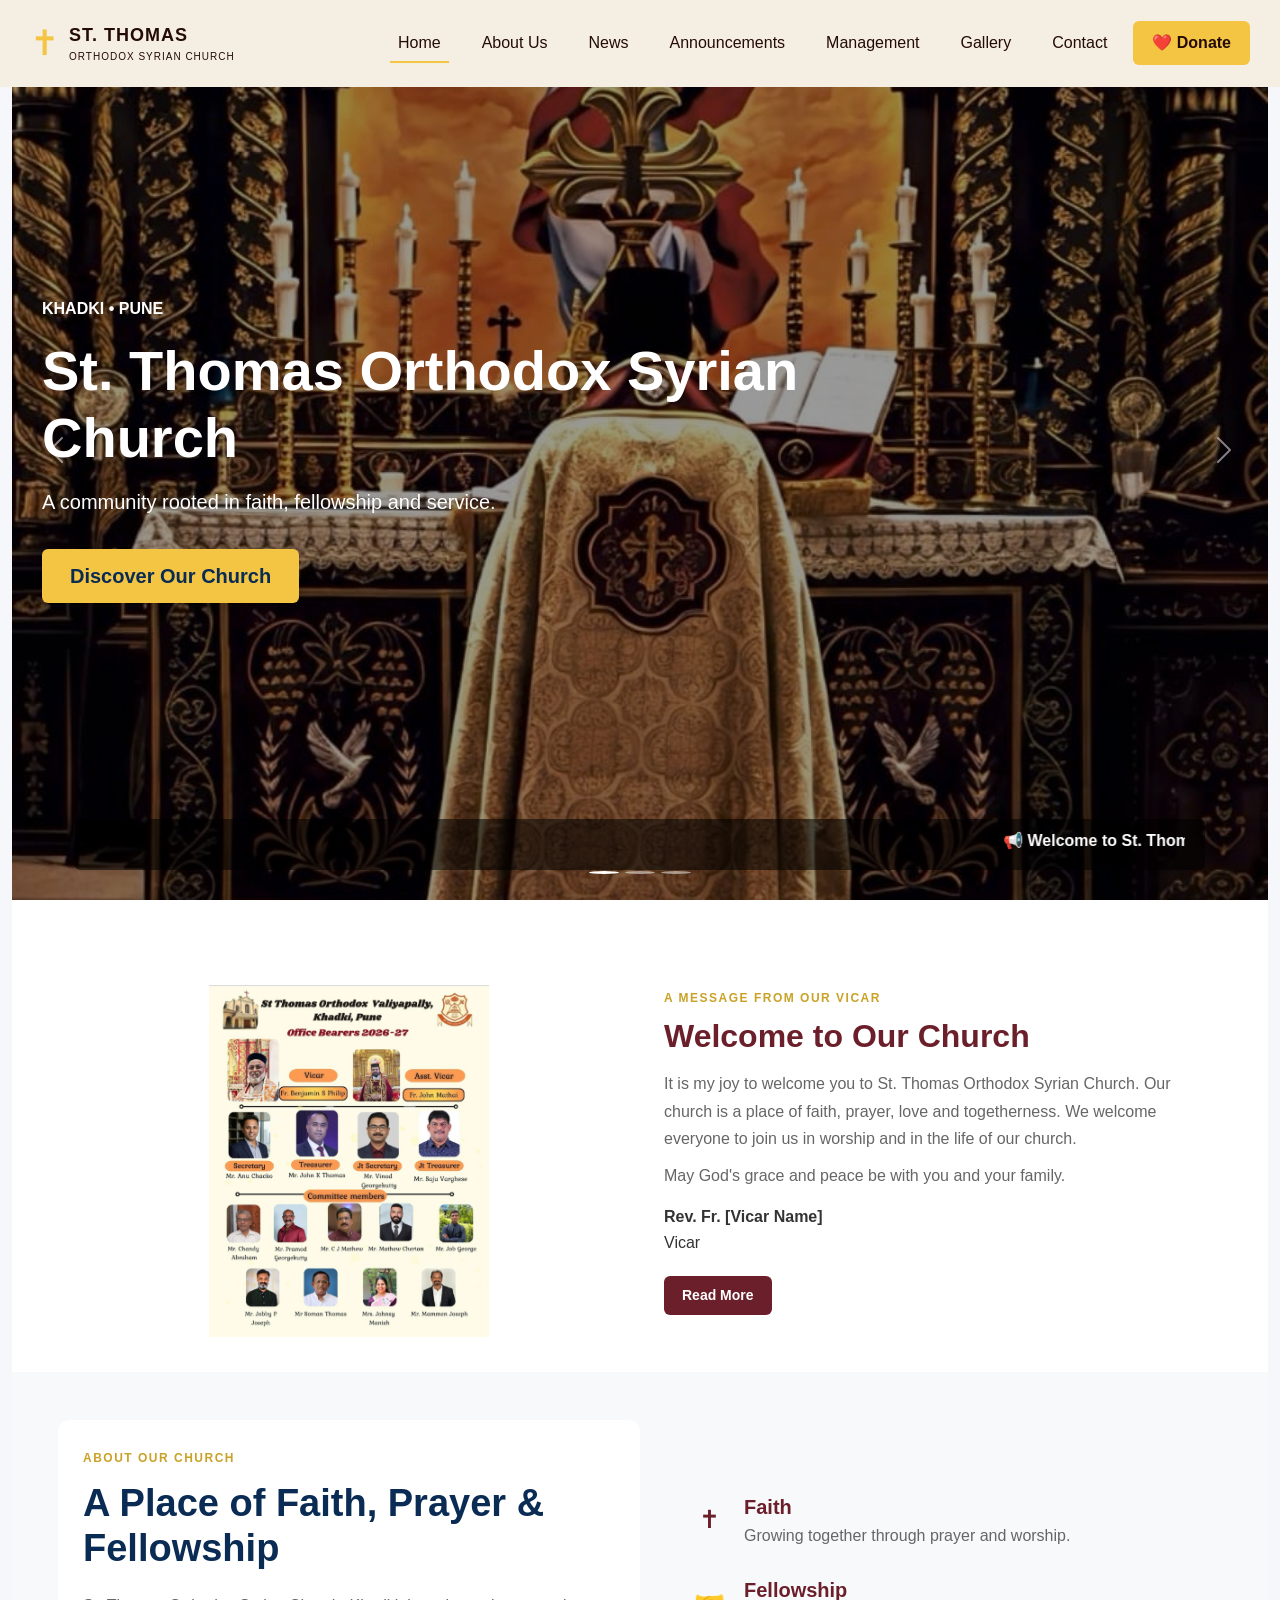
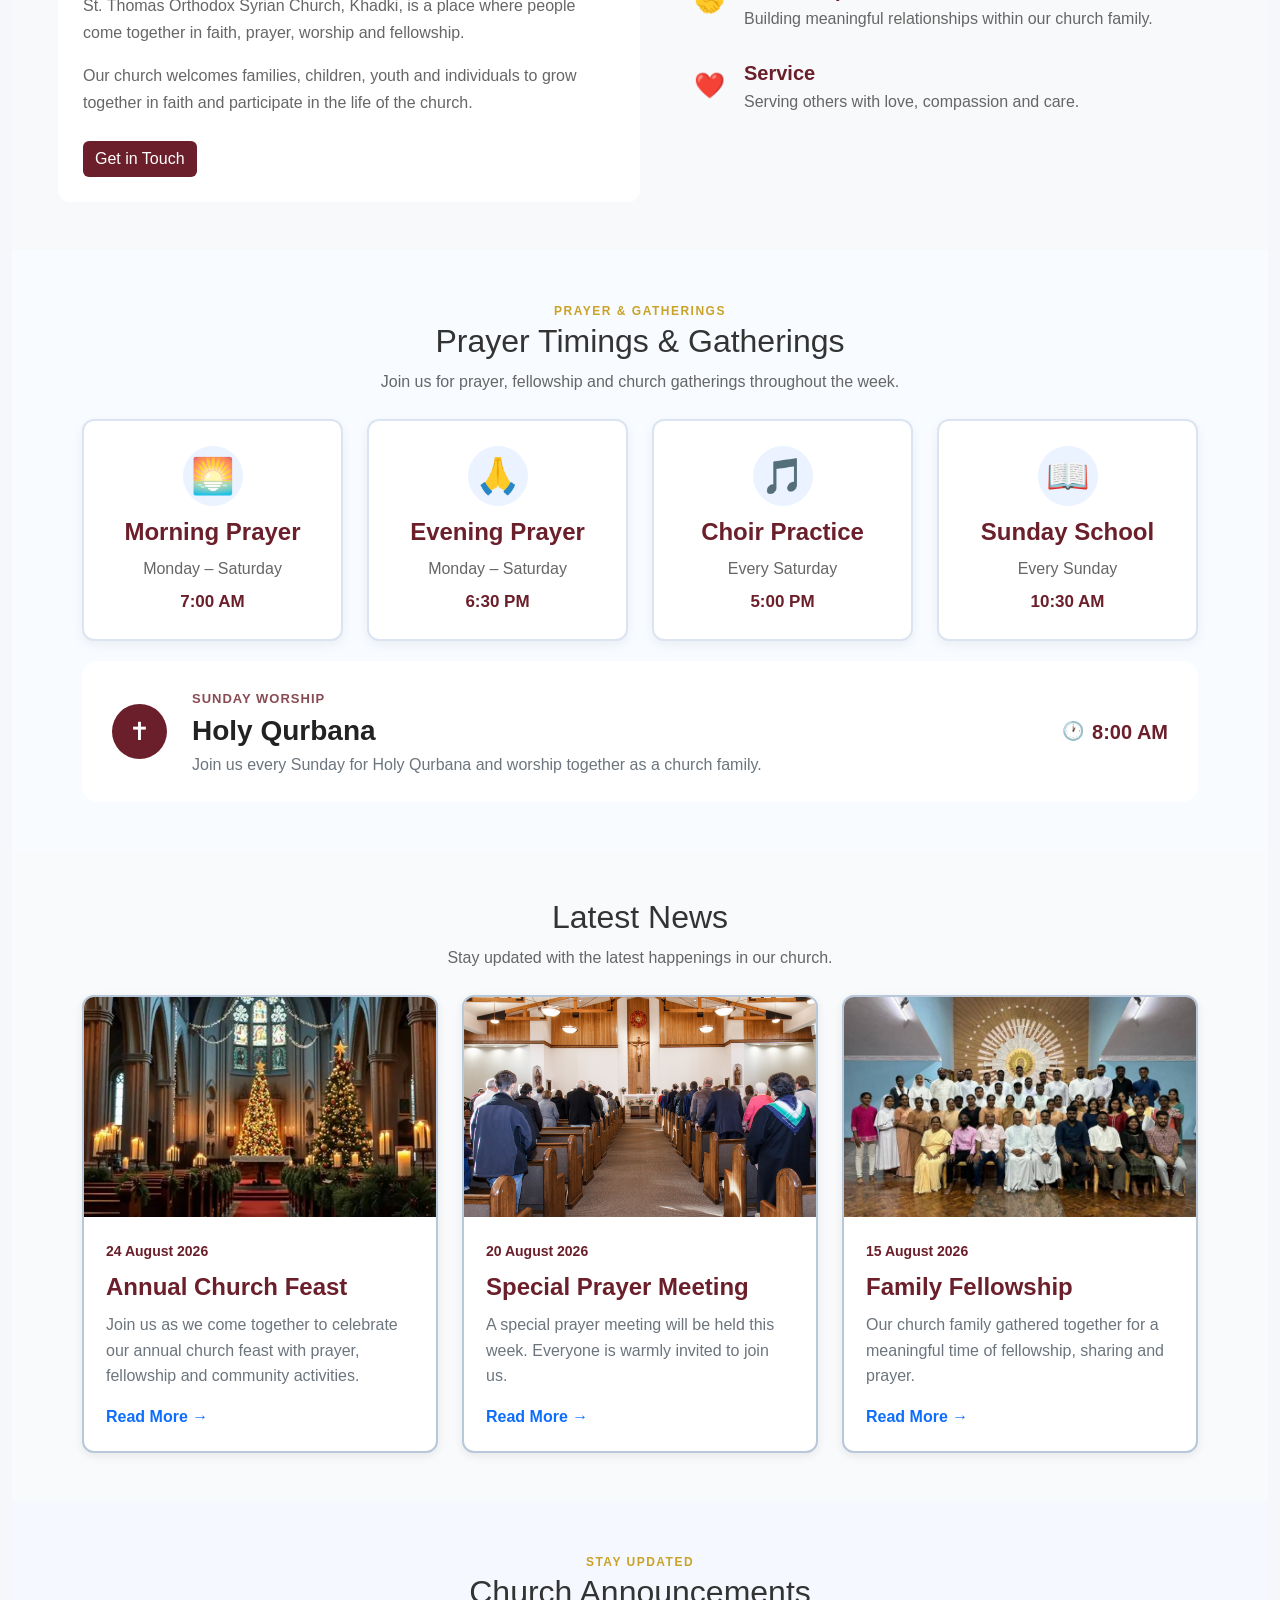
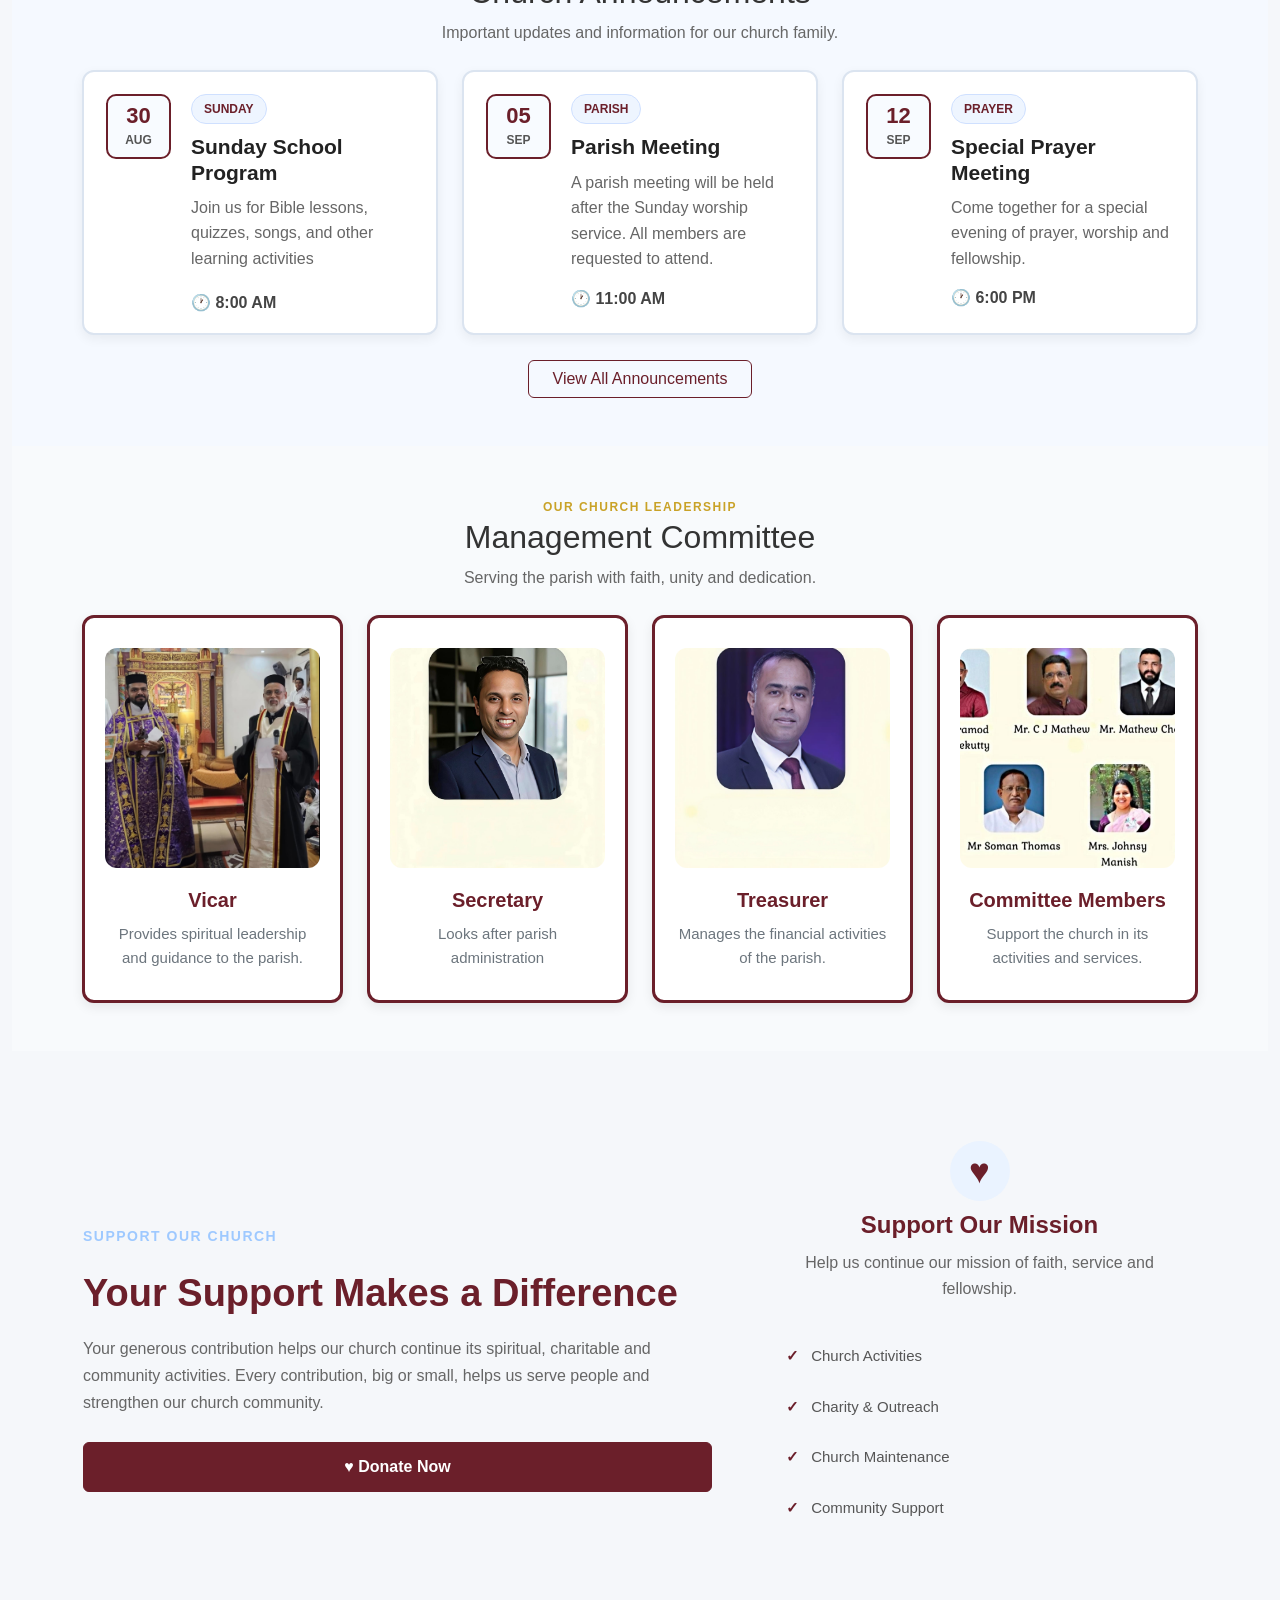
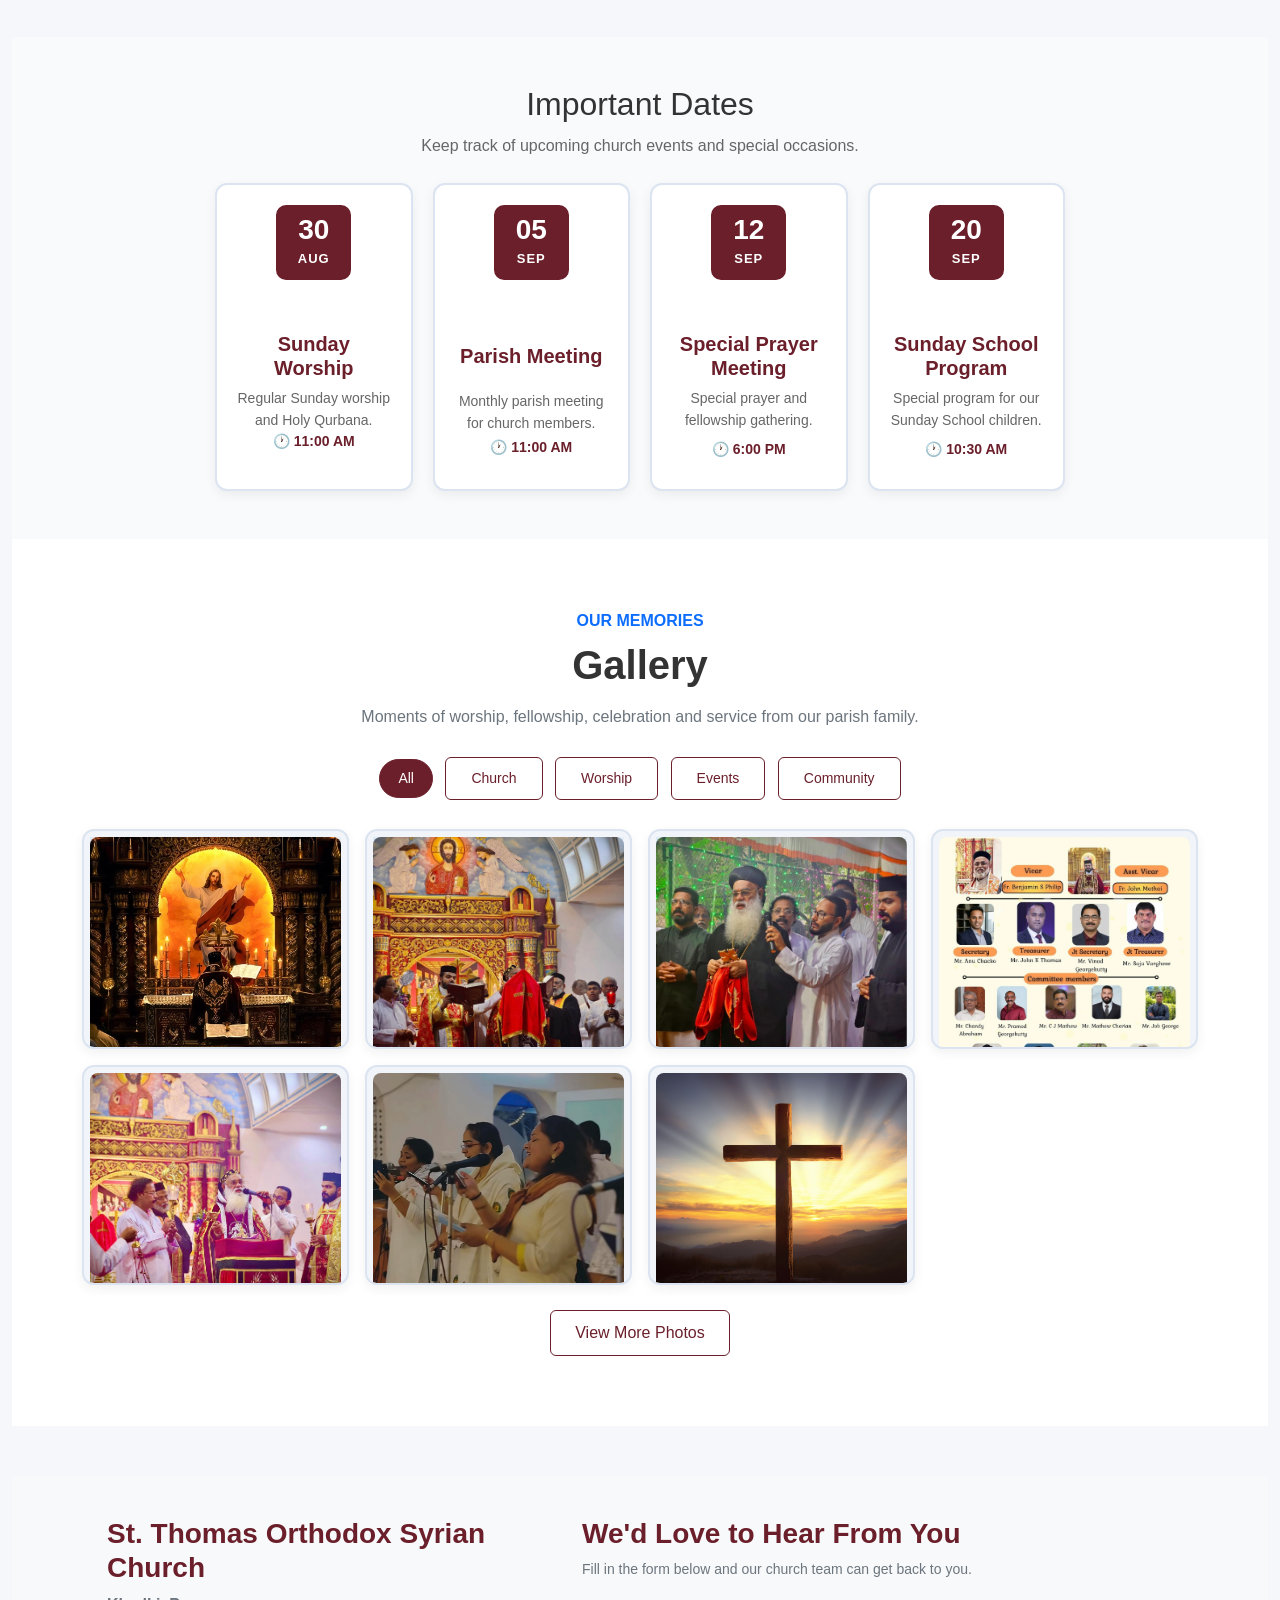
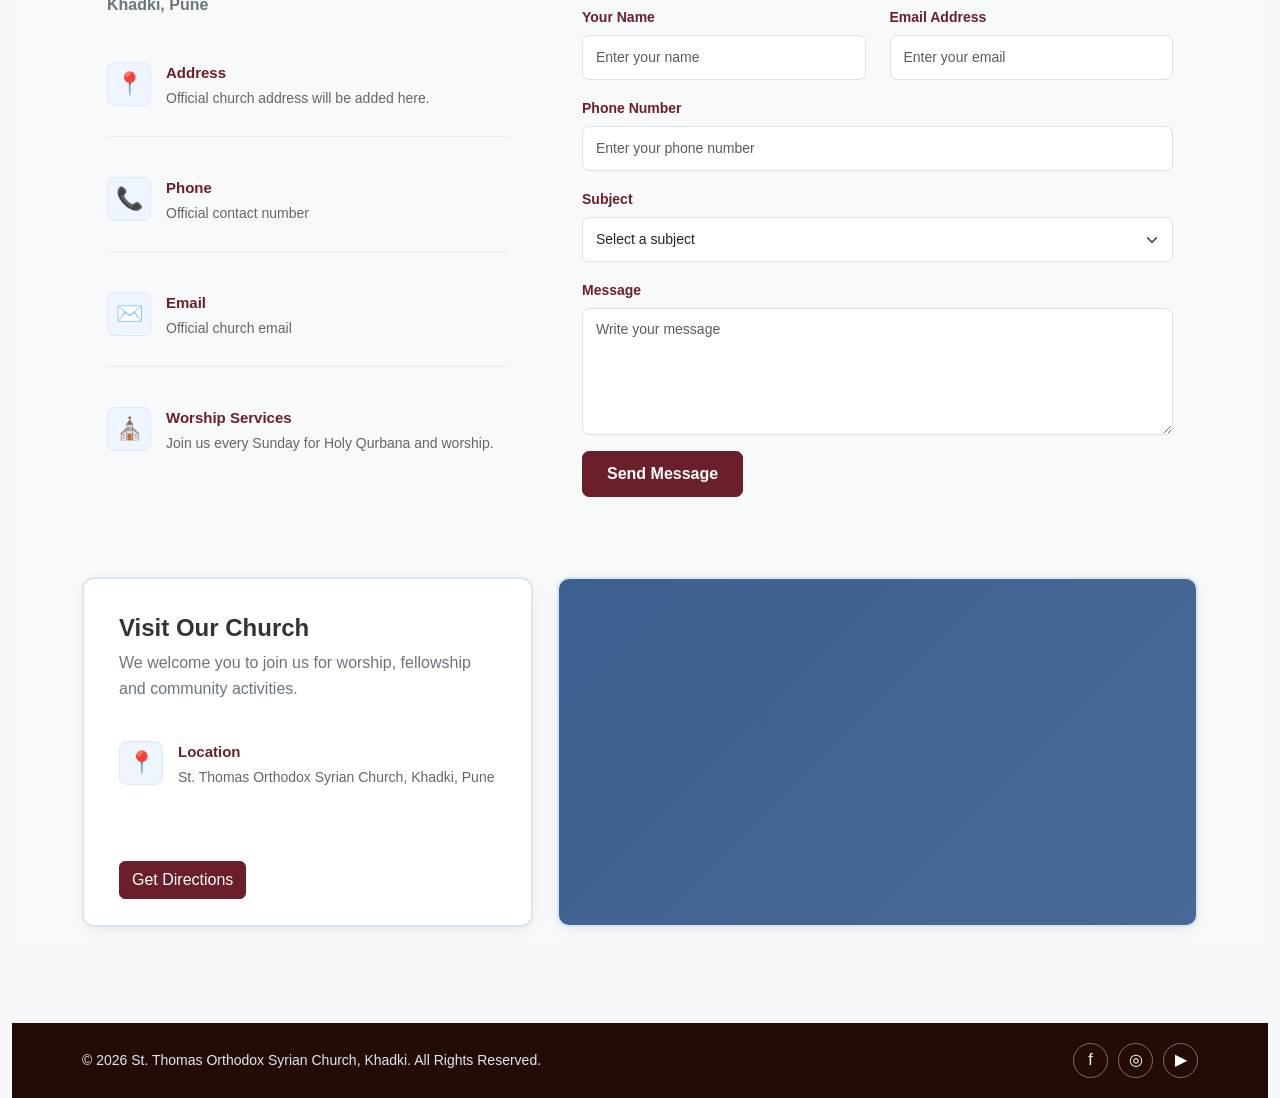
==== index.html @ b5f2bfc6 "first commit" ====
<!DOCTYPE html>
<html lang="en">

<head>
    <meta charset="UTF-8">

    <meta name="viewport" content="width=device-width, initial-scale=1.0">

    <title>St. Thomas Orthodox Syrian Church</title>

    <link href="https://cdn.jsdelivr.net/npm/bootstrap@5.3.8/dist/css/bootstrap.min.css" rel="stylesheet">


    <link rel="stylesheet" href="style.css">

</head>

<body>
    <div class="container-fluid">


        <nav class="navbar navbar-expand-lg fixed-top church-navbar transparent-navbar">

            <div class="container-fluid navbar-wide-container">


                <a class="navbar-brand church-brand" href="#home">

                    <span class="church-cross">✝</span>

                    <span>
                        <strong>ST. THOMAS</strong>
                        <small>ORTHODOX SYRIAN CHURCH</small>
                    </span>

                </a>

                <button class="navbar-toggler" type="button" data-bs-toggle="collapse" data-bs-target="#navbarContent"
                    aria-controls="navbarContent" aria-expanded="false" aria-label="Toggle navigation">

                    <span class="navbar-toggler-icon"></span>

                </button>

                <div class="collapse navbar-collapse" id="navbarContent">

                    <ul class="navbar-nav ms-auto align-items-lg-center">


                        <li class="nav-item">
                            <a class="nav-link active" href="#home">
                                Home
                            </a>
                        </li>



                        <li class="nav-item">
                            <a class="nav-link" href="#about">
                                About Us
                            </a>
                        </li>



                        <li class="nav-item">
                            <a class="nav-link" href="#news">
                                News
                            </a>
                        </li>



                        <li class="nav-item">
                            <a class="nav-link" href="#announcements">
                                Announcements
                            </a>
                        </li>



                        <li class="nav-item">
                            <a class="nav-link" href="#management">
                                Management
                            </a>
                        </li>



                        <li class="nav-item">
                            <a class="nav-link" href="#gallery">
                                Gallery
                            </a>
                        </li>



                        <li class="nav-item">
                            <a class="nav-link" href="#contact">
                                Contact
                            </a>
                        </li>



                        <li class="nav-item ms-lg-2 mt-2 mt-lg-0">

                         <a class="btn church-donate-btn" href="#donate">

                            ❤️ Donate

                        </a>   
                            
                    
                        </li>

                    </ul>

                </div>

        </nav>


        <section id="home" class="container-fluid">

            <div id="churchCarousel" class="carousel slide carousel-fade" data-bs-ride="carousel">


                <div class="carousel-indicators">

                    <button type="button" data-bs-target="#churchCarousel" data-bs-slide-to="0" class="active">
                    </button>

                    <button type="button" data-bs-target="#churchCarousel" data-bs-slide-to="1">
                    </button>

                    <button type="button" data-bs-target="#churchCarousel" data-bs-slide-to="2">
                    </button>

                </div>



                <div class="carousel-inner">



                    <div class="carousel-item active slide-1">

                        <div class="container-fluid carousel-wide-container h-100">

                            <div class="row h-100 align-items-center">

                                <div class="col-lg-8 text-white">

                                    <p class="text-uppercase fw-semibold">
                                        Khadki • Pune
                                    </p>

                                    <h1 class="display-4 fw-bold">
                                        St. Thomas Orthodox
                                        Syrian Church
                                    </h1>

                                    <p class="lead mt-3">
                                        A community rooted in faith,
                                        fellowship and service.
                                    </p>

                                    <a href="#about" class="btn hero-btn btn-lg mt-3">
                                        Discover Our Church
                                    </a>




                                </div>

                            </div>

                        </div>
                    </div>


                    <div class="carousel-item slide-2">

                        <div class="container-fluid carousel-wide-container h-100">

                            <div class="row h-100 align-items-center">

                                <div class="col-lg-8 text-white">

                                    <p class="text-uppercase fw-semibold">
                                        Our Community
                                    </p>

                                    <h1 class="display-3 fw-bold">
                                        Together in
                                        Faith & Fellowship
                                    </h1>

                                    <p class="lead mt-3">
                                        Celebrating our church family,
                                        traditions and memories.
                                    </p>

                                    <a href="#gallery" class="btn btn-warning btn-lg mt-3">
                                        Explore Our Gallery
                                    </a>

                                </div>

                            </div>

                        </div>

                    </div>


                    <!-- Slide 3 -->
                    <div class="carousel-item slide-3">

                        <div class="container-fluid carousel-wide-container h-100">

                            <div class="row h-100 align-items-center">

                                <div class="col-lg-8 text-white">

                                    <p class="text-uppercase fw-semibold">
                                        Stay Connected
                                    </p>

                                    <h1 class="display-3 fw-bold">
                                        Important Dates
                                    </h1>

                                    <p class="lead mt-3">
                                        Stay updated with upcoming church events,
                                        celebrations and important occasions.
                                    </p>

                                    <a href="#important-dates" class="btn btn-warning btn-lg mt-3">
                                        View Important Dates
                                    </a>

                                </div>

                            </div>

                        </div>

                    </div>

                </div>


                <!-- MARQUEE -->
                <div class="announcement-marquee">
                    <marquee behavior="scroll" direction="left" scrollamount="6">
                        📢 Welcome to St. Thomas Orthodox Syrian Church
                        &nbsp;&nbsp;&nbsp;
                        | &nbsp;&nbsp;&nbsp;
                        Sunday Worship Service at 8:00 AM
                        &nbsp;&nbsp;&nbsp;
                        | &nbsp;&nbsp;&nbsp;
                        Everyone is Welcome
                    </marquee>
                </div>


                <button class="carousel-control-prev" type="button" data-bs-target="#churchCarousel"
                    data-bs-slide="prev">

                    <span class="carousel-control-prev-icon"></span>

                    <span class="visually-hidden">
                        Previous
                    </span>

                </button>



                <button class="carousel-control-next" type="button" data-bs-target="#churchCarousel"
                    data-bs-slide="next">

                    <span class="carousel-control-next-icon"></span>

                    <span class="visually-hidden">
                        Next
                    </span>

                </button>

            </div>

        </section>



        <section id="vicar-message" class="vicar-section">

            <div class="container">

               <div class="row align-items-start g-5">


                    <div class="col-lg-6 text-center">

                        <div class="vicar-image" data-bs-toggle="modal" data-bs-target="#vicarModal">

                            <img src="images/vicar1.jpg" alt="Vicar of St. Thomas Orthodox Syrian Church"
                                class="img-fluid">

                        </div>

                    </div>



                    <div class="col-lg-6">

                        <span class="section-label">
                            A MESSAGE FROM OUR VICAR
                        </span>

                        <h2>
                            Welcome to Our Church
                        </h2>

                        <p class="vicar-message-text">
                            It is my joy to welcome you to St. Thomas Orthodox
                            Syrian Church. Our church is a place of faith, prayer,
                            love and togetherness. We welcome everyone to join us
                            in worship and in the life of our church.
                        </p>

                        <p class="vicar-message-text">
                            May God's grace and peace be with you and your family.
                        </p>

                        <p class="vicar-name">
                            <strong>Rev. Fr. [Vicar Name]</strong><br>
                            Vicar
                        </p>

                        <a href="#" class="read-more-btn">
                            Read More
                        </a>

                    </div>

                </div>

            </div>

        </section>



        <div class="modal fade" id="vicarModal" tabindex="-1" aria-hidden="true">

            <div class="modal-dialog modal-dialog-centered modal-lg">

                <div class="modal-content">

                    <div class="modal-header">

                        <h5 class="modal-title">
                            Our Vicar
                        </h5>

                        <button type="button" class="btn-close" data-bs-dismiss="modal" aria-label="Close">
                        </button>

                    </div>

                    <div class="modal-body text-center">

                        <img src="images/vicar1.jpg" alt="Vicar of St. Thomas Orthodox Syrian Church"
                            class="img-fluid rounded">

                    </div>

                </div>

            </div>

        </div>


        <section id="about" class="about-section py-5">

            <div class="container">

                <div class="row align-items-start g-5">


                    <div class="col-lg-6">

                        <span class="section-label">
                            ABOUT OUR CHURCH
                        </span>

                        <h2 class="about-title">
                            A Place of Faith, Prayer & Fellowship
                        </h2>

                        <p class="about-text">
                            St. Thomas Orthodox Syrian Church, Khadki, is a
                            place where people come together in faith, prayer,
                            worship and fellowship.
                        </p>

                        <p class="about-text">
                            Our church welcomes families, children, youth and
                            individuals to grow together in faith and participate
                            in the life of the church.
                        </p>

                        <a href="#contact" class="btn btn-primary mt-2">
                            Get in Touch
                        </a>

                    </div>



                    <div class="col-lg-6">

                        <div class="about-highlight">

                            <div class="highlight-item">

                                <div class="highlight-icon">
                                    ✝
                                </div>

                                <div>
                                    <h5>Faith</h5>

                                    <p>
                                        Growing together through prayer
                                        and worship.
                                    </p>
                                </div>

                            </div>


                            <div class="highlight-item">

                                <div class="highlight-icon">
                                    🤝
                                </div>

                                <div>
                                    <h5>Fellowship</h5>

                                    <p>
                                        Building meaningful relationships
                                        within our church family.
                                    </p>
                                </div>

                            </div>


                            <div class="highlight-item">

                                <div class="highlight-icon">
                                    ❤️
                                </div>

                                <div>
                                    <h5>Service</h5>

                                    <p>
                                        Serving others with love,
                                        compassion and care.
                                    </p>
                                </div>

                            </div>

                        </div>

                    </div>

                </div>

            </div>

        </section>



        <section id="worship" class="worship-section py-5">

            <div class="container">


                <div class="text-center mb-5">

                    <span class="section-label">
                        PRAYER & GATHERINGS
                    </span>

                    <h2 class="section-title">
                        Prayer Timings & Gatherings
                    </h2>

                    <p class="section-subtitle">
                        Join us for prayer, fellowship and church gatherings throughout the week.
                    </p>

                </div>

                <div class="row g-4">



                    <div class="col-md-6 col-lg-3">

                        <div class="worship-card">

                            <div class="worship-icon">
                                🌅
                            </div>

                            <h4>
                                Morning Prayer
                            </h4>

                            <p>
                                Monday – Saturday
                            </p>

                            <strong>
                                7:00 AM
                            </strong>

                        </div>

                    </div>



                    <div class="col-md-6 col-lg-3">

                        <div class="worship-card">

                            <div class="worship-icon">
                                🙏
                            </div>

                            <h4>
                                Evening Prayer
                            </h4>

                            <p>
                                Monday – Saturday
                            </p>

                            <strong>
                                6:30 PM
                            </strong>

                        </div>

                    </div>



                    <div class="col-md-6 col-lg-3">

                        <div class="worship-card">

                            <div class="worship-icon">
                                🎵
                            </div>

                            <h4>
                                Choir Practice
                            </h4>

                            <p>
                                Every Saturday
                            </p>

                            <strong>
                                5:00 PM
                            </strong>

                        </div>

                    </div>



                    <div class="col-md-6 col-lg-3">

                        <div class="worship-card">

                            <div class="worship-icon">
                                📖
                            </div>

                            <h4>
                                Sunday School
                            </h4>

                            <p>
                                Every Sunday
                            </p>

                            <strong>
                                10:30 AM
                            </strong>

                        </div>

                    </div>


                </div>


                <!-- Holy Qurbana -->
                <div class="holy-qurbana mt-4">

                    <div>

                        <span class="qurbana-icon">
                            ✝
                        </span>

                    </div>

                    <div>

                        <span class="qurbana-label">
                            SUNDAY WORSHIP
                        </span>

                        <h3>
                            Holy Qurbana
                        </h3>

                        <p>
                            Join us every Sunday for Holy Qurbana
                            and worship together as a church family.
                        </p>

                    </div>

                    <div class="qurbana-time">

                        <span>
                            🕐
                        </span>

                        <strong>
                            8:00 AM
                        </strong>

                    </div>

                </div>

            </div>

        </section>



        <section id="news" class="news-section py-5">
            <div class="container">

                <div class="text-center mb-5">
                    <h2 class="section-title">Latest News</h2>
                    <p class="section-subtitle">
                        Stay updated with the latest happenings in our church.
                    </p>
                </div>

                <div class="row g-4">


                    <div class="col-md-4">
                        <div class="news-card">

                            <div class="news-image" data-bs-toggle="modal" data-bs-target="#news1Modal">
                                <img src="images/news1.jpg" alt="Church Event" class="img-fluid">
                                    </div>

                           
                            <div class="news-content">
                                <small>24 August 2026</small>

                                <h4>Annual Church Feast</h4>

                                <p>
                                    Join us as we come together to celebrate
                                    our annual church feast with prayer,
                                    fellowship and community activities.
                                </p>

                                <a href="#" class="read-more">
                                    Read More →
                                </a>
                            </div>

                        </div>
                    </div>



                    <div class="col-md-4">
                        <div class="news-card">

                            <div class="news-image" data-bs-toggle="modal" data-bs-target="#news2Modal">
                                <img src="images/news 2.jpg" alt="Church Prayer" class="img-fluid">
                                    </div>

                            

                            <div class="news-content">
                                <small>20 August 2026</small>

                                <h4>Special Prayer Meeting</h4>

                                <p>
                                    A special prayer meeting will be held
                                    this week. Everyone is warmly invited
                                    to join us.
                                </p>

                                <a href="#" class="read-more">
                                    Read More →
                                </a>
                            </div>

                        </div>
                    </div>



                    <div class="col-md-4">
                        <div class="news-card">

                            <div class="news-image" data-bs-toggle="modal" data-bs-target="#news3Modal">
                                <img src="images/news3.jpg" alt="Church Gathering" class="img-fluid">
                                    </div>

                            
                            <div class="news-content">
                                <small>15 August 2026</small>

                                <h4>Family Fellowship</h4>

                                <p>
                                    Our church family gathered together
                                    for a meaningful time of fellowship,
                                    sharing and prayer.
                                </p>

                                <a href="#" class="read-more">
                                    Read More →
                                </a>
                            </div>

                        </div>
                    </div>

                </div>

            </div>
        </section>



        <section id="announcements" class="announcements-section py-5">

            <div class="container">


                <div class="text-center mb-5">

                    <span class="section-label">
                        STAY UPDATED
                    </span>

                    <h2 class="section-title">
                        Church Announcements
                    </h2>

                    <p class="section-subtitle">
                        Important updates and information for our church family.
                    </p>

                </div>


                <div class="row g-4">



                    <div class="col-lg-4 col-md-6">

                        <div class="announcement-card sunday-worship-announcement">

                            <div class="announcement-date">

                                <span class="day">
                                    30
                                </span>

                                <span class="month">
                                    AUG
                                </span>

                            </div>


                            <div class="announcement-content">

                                <span class="announcement-tag">
                                    SUNDAY
                                </span>

                                <h4>
                                    Sunday School Program
                                </h4>

                                <p>
                                    Join us for Bible lessons, quizzes, songs, 
                                    and other learning activities
                                </p>

                                <div class="announcement-time">
                                    🕐 8:00 AM
                                </div>

                            </div>

                        </div>

                    </div>



                    <div class="col-lg-4 col-md-6">

                        <div class="announcement-card">

                            <div class="announcement-date">

                                <span class="day">
                                    05
                                </span>

                                <span class="month">
                                    SEP
                                </span>

                            </div>


                            <div class="announcement-content">

                                <span class="announcement-tag">
                                    PARISH
                                </span>

                                <h4>
                                    Parish Meeting
                                </h4>



                                <p>
                                    A parish meeting will be held after
                                    the Sunday worship service. All members
                                    are requested to attend.
                                </p>

                                <div class="announcement-time">
                                    
                                    🕐 11:00 AM
                                </div>

                            </div>

                        </div>

                    </div>


                    <div class="col-lg-4 col-md-6">

                        <div class="announcement-card">

                            <div class="announcement-date">

                                <span class="day">
                                    12
                                </span>

                                <span class="month">
                                    SEP
                                </span>

                            </div>


                            <div class="announcement-content">

                                <span class="announcement-tag">
                                    PRAYER
                                </span>

                                <h4>
                                    Special Prayer Meeting
                                </h4>

                                <p>
                                    Come together for a special evening
                                    of prayer, worship and fellowship.
                                </p>

                                <div class="announcement-time">
                                    🕐 6:00 PM
                                </div>

                            </div>

                        </div>

                    </div>

                </div>


                <div class="text-center mt-5">

                    <a href="#" class="btn btn-outline-primary px-4">
                        View All Announcements
                    </a>

                </div>

            </div>

        </section>



    
<section id="management" class="management-section py-5">

    <div class="container">

        <div class="text-center mb-5">

            <span class="section-label">
                OUR CHURCH LEADERSHIP
            </span>

            <h2 class="section-title">
                Management Committee
            </h2>

            <p class="section-subtitle">
                Serving the parish with faith, unity and dedication.
            </p>

        </div>


        <div class="row g-4 justify-content-center">


            <!-- Vicar -->
            <div class="col-md-6 col-lg-3">

                <div class="committee-card">

                    <div class="committee-image"
                        data-bs-toggle="modal"
                        data-bs-target="#vicarCommitteeModal">

                        <img src="images/vicar 1.jpg"
                            alt="Vicar of St. Thomas Orthodox Syrian Church">

                    </div>

                    <h4>Vicar</h4>

                    <p>
                        Provides spiritual leadership
                        and guidance to the parish.
                    </p>

                </div>

            </div>


            <!-- Secretary -->
            <div class="col-md-6 col-lg-3">

                <div class="committee-card">

                    <div class="committee-image"
                        data-bs-toggle="modal"
                        data-bs-target="#secretaryCommitteeModal">

                        <img src="images/secretary1.jpg"
                            alt="Secretary of St. Thomas Orthodox Syrian Church">

                    </div>

                    <h4>Secretary</h4>

                    <p>
                        Looks after parish administration
                
                    </p>

                </div>

            </div>


            <!-- Treasurer -->
            <div class="col-md-6 col-lg-3">

                <div class="committee-card">

                    <div class="committee-image"
                        data-bs-toggle="modal"
                        data-bs-target="#treasurerCommitteeModal">

                        <img src="images/treasurer1.jpg"
                            alt="Treasurer of St. Thomas Orthodox Syrian Church">

                    </div>

                    <h4>Treasurer</h4>

                    <p>
                        Manages the financial activities
                        of the parish.
                    </p>

                </div>

            </div>


            <!-- Committee Members -->
            <div class="col-md-6 col-lg-3">

                <div class="committee-card">

                    <div class="committee-image"
                        data-bs-toggle="modal"
                        data-bs-target="#membersCommitteeModal">

                        <img src="images/committe.jpg"
                            alt="Management Committee Members of St. Thomas Orthodox Syrian Church">

                    </div>

                    <h4>Committee Members</h4>

                    <p>
                        Support the church in its
                        activities and services.
                    </p>

                </div>

            </div>


        </div>

    </div>

</section>





        <section id="donate" class="donate-section py-5">
            <div class="container">
                <div class="row align-items-start g-5">


                    <div class="col-lg-7 mb-4 mb-lg-0">

                        <span class="donate-label">SUPPORT OUR CHURCH</span>

                        <h2 class="donate-title">
                            Your Support Makes a Difference
                        </h2>

                        <p class="donate-text">
                            Your generous contribution helps our church continue
                            its spiritual, charitable and community activities.
                            Every contribution, big or small, helps us serve
                            people and strengthen our church community.
                        </p>

                        <a href="#" class="btn btn-primary donate-btn">
                             ♥ Donate Now
                        </a>

                    </div>


                    <div class="col-lg-5">

                        <div class="donate-card">

                            <div class="donate-icon">
                                ♥
                            </div>

                            <h4>Support Our Mission</h4>

                            <p>
                                Help us continue our mission of faith,
                                service and fellowship.
                            </p>

                            <div class="donation-points">

                                <div>
                                    <span>✓</span>
                                    Church Activities
                                </div>

                                <div>
                                    <span>✓</span>
                                    Charity & Outreach
                                </div>

                                <div>
                                    <span>✓</span>
                                    Church Maintenance
                                </div>

                                <div>
                                    <span>✓</span>
                                    Community Support
                                </div>

                            </div>

                        </div>

                    </div>

                </div>
            </div>
        </section>


        <section id="important-dates" class="important-dates-section py-5">

            <div class="container">

                <div class="text-center mb-5">

                    <h2 class="section-title">
                        Important Dates</h2>

                    <p class="section-subtitle">
                        Keep track of upcoming church events and special occasions.
                    </p>
                </div>


                <div class="dates-list">


                    <div class="date-item">

                        <div class="date-box">
                            <span class="date-day">30</span>
                            <span class="date-month">AUG</span>
                        </div>

                        <div class="date-details">
                            <h4>Sunday Worship</h4>

                            <p>
                                Regular Sunday worship and Holy Qurbana.
                            </p>

                            <span class="date-time parish-meeting-time">
                           🕐 11:00 AM
                            </span>
                        </div>

                    </div>


                    <div class="date-item">

                        <div class="date-box">
                            <span class="date-day">05</span>
                            <span class="date-month">SEP</span>
                        </div>

                        <div class="date-details">
                            <h4>Parish Meeting</h4>

                            <p class="parish-meeting-text">
                                Monthly parish meeting for church members.
                            </p>
                            <span class="date-time">
                                🕐 11:00 AM
                            </span>
                        </div>

                    </div>


                    <!-- Date 3 -->
                    <div class="date-item">

                        <div class="date-box">
                            <span class="date-day">12</span>
                            <span class="date-month">SEP</span>
                        </div>

                        <div class="date-details">
                            <h4>Special Prayer Meeting</h4>

                            <p>
                                Special prayer and fellowship gathering.
                            </p>

                            <span class="date-time">
                                🕐 6:00 PM
                            </span>
                        </div>

                    </div>


                    <!-- Date 4 -->
                    <div class="date-item">

                        <div class="date-box">
                            <span class="date-day">20</span>
                            <span class="date-month">SEP</span>
                        </div>

                        <div class="date-details">
                            <h4>Sunday School Program</h4>

                            <p>
                                Special program for our Sunday School children.
                            </p>

                            <span class="date-time">
                                🕐 10:30 AM
                            </span>
                        </div>

                    </div>

                </div>

            </div>
        </section>



        <section id="gallery" class="py-3">
            <div class="container">


                <div class="text-center mb-4">

                    <p class="text-primary fw-semibold text-uppercase mb-2">
                        Our Memories
                    </p>

                    <h2 class="display-6 fw-bold">
                        Gallery
                    </h2>

                    <p class="text-secondary mx-auto mt-3" style="max-width: 700px;">

                        Moments of worship, fellowship, celebration
                        and service from our parish family.

                    </p>

                </div>



                <div class="text-center mb-5">

                    <button class="btn btn-primary gallery-filter">
                        All
                    </button>

                    <button class="btn btn-outline-primary gallery-filter">
                        Church
                    </button>

                    <button class="btn btn-outline-primary gallery-filter">
                        Worship
                    </button>

                    <button class="btn btn-outline-primary gallery-filter">
                        Events
                    </button>

                    <button class="btn btn-outline-primary gallery-filter">
                        Community
                    </button>

                </div>



                <div class="row g-3">


                    <!-- Image 1 -->
                    <div class="col-6 col-md-4 col-lg-3">

                        <div class="gallery-item" onclick="openGalleryImage(this)">

                            <div class="gallery-placeholder">

                                <img src="images/church1.jpg" alt="Church">

                            </div>

                        </div>

                    </div>


                    <div class="col-6 col-md-4 col-lg-3">

                        <div class="gallery-item" onclick="openGalleryImage(this)">

                            <div class="gallery-placeholder">

                                <img src="images/gallery2.jpg" alt="Worship">

                            </div>

                        </div>

                    </div>


                    <div class="col-6 col-md-4 col-lg-3">

                        <div class="gallery-item" onclick="openGalleryImage(this)">

                            <div class="gallery-placeholder">

                                <img src="images/event1.jpg" alt="Church Event">

                            </div>

                        </div>

                    </div>


                    <div class="col-6 col-md-4 col-lg-3">

                        <div class="gallery-item" onclick="openGalleryImage(this)">

                            <img src="images/community.jpg" alt="Church Community" class="img-fluid">

                        </div>

                    </div>


                    <div class="col-6 col-md-4 col-lg-3">

                        <div class="gallery-item" onclick="openGalleryImage(this)">

                            <img src="images/worship.jpg" alt="Church Worship" class="img-fluid">

                        </div>

                    </div>


                    <div class="col-6 col-md-4 col-lg-3">

                        <div class="gallery-item" onclick="openGalleryImage(this)">

                            <img src="images/choir.jpg" alt="Church Choir" class="img-fluid">

                        </div>
                    </div>


                    <div class="col-6 col-md-4 col-lg-3">

                        <div class="gallery-item" onclick="openGalleryImage(this)">

                            <img src="images/parish.jpg" alt="Parish Life" class="img-fluid">

                        </div>
                    </div>



                    <div class="text-center mt-5">

                        <a href="#" class="btn btn-outline-primary px-4">
                            View More Photos
                        </a>

                    </div>

                </div>

        </section>



        <div class="modal fade" id="galleryModal" tabindex="-1" aria-hidden="true">

            <div class="modal-dialog modal-dialog-centered modal-lg">

                <div class="modal-content">

                    <div class="modal-header">

                        <h5 class="modal-title">
                            Church Gallery
                        </h5>

                        <button type="button" class="btn-close" data-bs-dismiss="modal" aria-label="Close">
                        </button>

                    </div>

                    <div class="modal-body text-center">

                        <img id="modalImage" src="" alt="Church Gallery" class="img-fluid rounded">

                    </div>

                </div>

            </div>

        </div>


<section id="contact" class="py-3 bg-light">

    <div class="container">

        <!-- Contact Information + Get in Touch -->
        <div class="row g-4">

            <!-- LEFT: Contact Information -->
            <div class="col-lg-5">

                <div class="contact-info-card">

                    <h3>
                        St. Thomas Orthodox
                        Syrian Church
                    </h3>

                    <p class="text-secondary">
                        Khadki, Pune
                    </p>

                    <div class="contact-item">

                        <div class="contact-icon">📍</div>

                        <div>
                            <h6>Address</h6>

                            <p>
                                Official church address
                                will be added here.
                            </p>
                        </div>

                    </div>


                    <div class="contact-item">

                        <div class="contact-icon">📞</div>

                        <div>
                            <h6>Phone</h6>

                            <p>
                                Official contact number
                            </p>
                        </div>

                    </div>


                    <div class="contact-item">

                        <div class="contact-icon">✉️</div>

                        <div>
                            <h6>Email</h6>

                            <p>
                                Official church email
                            </p>
                        </div>

                    </div>


                    <div class="contact-item">

                        <div class="contact-icon">⛪</div>

                        <div>
                            <h6>Worship Services</h6>

                            <p>
                                Join us every Sunday for Holy Qurbana
                                and worship.
                            </p>
                        </div>

                    </div>

                </div>

            </div>


            <!-- RIGHT: Get in Touch -->
            <div class="col-lg-7">

                <div class="contact-form-card">

                    <h3>
                        We'd Love to Hear From You
                    </h3>

                    <p class="text-secondary">
                        Fill in the form below and our church
                        team can get back to you.
                    </p>

                    <form class="mt-4">

                        <div class="row g-4">

                            <div class="col-md-6 mb-3">

                                <label class="form-label">
                                    Your Name
                                </label>

                                <input type="text"
                                    class="form-control"
                                    placeholder="Enter your name">

                            </div>


                            <div class="col-md-6 mb-3">

                                <label class="form-label">
                                    Email Address
                                </label>

                                <input type="email"
                                    class="form-control"
                                    placeholder="Enter your email">

                            </div>

                        </div>


                        <div class="mb-3">

                            <label class="form-label">
                                Phone Number
                            </label>

                            <input type="tel"
                                class="form-control"
                                placeholder="Enter your phone number">

                        </div>


                        <div class="mb-3">

                            <label class="form-label">
                                Subject
                            </label>

                            <select class="form-select">

                                <option selected>
                                    Select a subject
                                </option>

                                <option>
                                    General Enquiry
                                </option>

                                <option>
                                    Church Service
                                </option>

                                <option>
                                    Membership
                                </option>

                                <option>
                                    Event
                                </option>

                                <option>
                                    Other
                                </option>

                            </select>

                        </div>


                        <div class="mb-3">

                            <label class="form-label">
                                Message
                            </label>

                            <textarea class="form-control"
                                rows="5"
                                placeholder="Write your message"></textarea>

                        </div>


                        <button type="submit"
                            class="btn btn-primary px-4">

                            Send Message

                        </button>

                    </form>

                </div>

            </div>

        </div>


        <!-- Visit Our Church + Google Map -->
        <div class="row mt-5 g-4 align-items-stretch">

            <!-- LEFT -->
            <div class="col-lg-5">

                <div class="contact-location-card h-100">

                    <h4>
                        Visit Our Church
                    </h4>

                    <p class="text-secondary mt-2">
                        We welcome you to join us for worship,
                        fellowship and community activities.
                    </p>

                    <div class="contact-item mt-4">

                        <div class="contact-icon">
                            📍
                        </div>

                        <div>

                            <h6>
                                Location
                            </h6>

                            <p class="mb-0">
                                St. Thomas Orthodox Syrian Church,
                                Khadki, Pune
                            </p>

                        </div>

                    </div>


                    <a href="https://www.google.com/maps/search/?api=1&query=ST+THOMAS+ORTHODOX+SYRIAN+CHURCH"
                        target="_blank"
                        class="btn btn-primary mt-4">

                        Get Directions

                    </a>

                </div>

            </div>


    
            <div class="col-lg-7">

                <div class="map-placeholder h-100">

                    <iframe
                        src="https://www.google.com/maps/embed?pb=!1m18!1m12!1m3!1d4167.694417669004!2d73.83765625473099!3d18.56218757347809!2m3!1f0!2f0!3f0!3m2!1i1024!2i768!4f13.1!3m3!1m2!1s0x3bc2c0a7f8723a77%3A0x3b197e33c7bd4034!2sST%20THOMAS%20ORTHODOX%20SYRIAN%20CHURCH!5e0!3m2!1sen!2sin!4v1787807790021!5m2!1sen!2sin"
                        width="100%"
                        height="100%"
                        style="border:0;"
                        allowfullscreen=""
                        loading="lazy"
                        referrerpolicy="strict-origin-when-cross-origin">
                    </iframe>

                </div>

            </div>

        </div>

    </div>

</section>



        <footer class="simple-footer">

            <div class="container">

                <div class="footer-content">

                    <p>
                        © 2026 St. Thomas Orthodox Syrian Church, Khadki.
                        All Rights Reserved.
                    </p>

                    <div class="footer-social">

                        <a href="#" aria-label="Facebook">f</a>

                        <a href="#" aria-label="Instagram">◎</a>

                        <a href="#" aria-label="YouTube">▶</a>

                    </div>

                </div>

            </div>

        </footer>
    </div>



    <script src="https://cdn.jsdelivr.net/npm/bootstrap@5.3.8/dist/js/bootstrap.bundle.min.js">
    </script>


    <script>

        function openGalleryImage(element) {

            const image = element.querySelector("img");

            document.getElementById("modalImage").src = image.src;

            document.getElementById("modalImage").alt = image.alt;

            const modal = new bootstrap.Modal(
                document.getElementById("galleryModal")
            );

            modal.show();

        }

     window.addEventListener("scroll", function () {

    const navbar = document.querySelector(".transparent-navbar");

    if (window.scrollY > 50) {

        navbar.classList.add("scrolled");

    } else {

        navbar.classList.remove("scrolled");

    }

});

    </script>

    
<!-- Vicar Modal -->
<div class="modal fade" id="vicarCommitteeModal" tabindex="-1" aria-hidden="true">

    <div class="modal-dialog modal-dialog-centered modal-lg">

        <div class="modal-content">

            <div class="modal-header">

                <h5 class="modal-title">
                    Vicar
                </h5>

                <button type="button"
                        class="btn-close"
                        data-bs-dismiss="modal"
                        aria-label="Close">
                </button>

            </div>

            <div class="modal-body text-center">

                <img src="images/vicar 1.jpg"
                     alt="Vicar"
                     class="img-fluid rounded">

            </div>

        </div>

    </div>

</div>


<div class="modal fade" id="secretaryCommitteeModal" tabindex="-1" aria-hidden="true">

    <div class="modal-dialog modal-dialog-centered modal-lg">

        <div class="modal-content">

            <div class="modal-header">

                <h5 class="modal-title">
                    Secretary
                </h5>

                <button type="button"
                        class="btn-close"
                        data-bs-dismiss="modal"
                        aria-label="Close">
                </button>

            </div>

            <div class="modal-body text-center">

                <img src="images/secretary.jpg"
                     alt="Secretary"
                     class="img-fluid rounded">

            </div>

        </div>

    </div>

</div>


<div class="modal fade" id="treasurerCommitteeModal" tabindex="-1" aria-hidden="true">

    <div class="modal-dialog modal-dialog-centered modal-lg">

        <div class="modal-content">

            <div class="modal-header">

                <h5 class="modal-title">
                    Treasurer
                </h5>

                <button type="button"
                        class="btn-close"
                        data-bs-dismiss="modal"
                        aria-label="Close">
                </button>

            </div>

            <div class="modal-body text-center">

                <img src="images/treasurer.jpg"
                     alt="Treasurer"
                     class="img-fluid rounded">

            </div>

        </div>

    </div>

</div>


<div class="modal fade" id="membersCommitteeModal" tabindex="-1" aria-hidden="true">

    <div class="modal-dialog modal-dialog-centered modal-lg">

        <div class="modal-content">

            <div class="modal-header">

                <h5 class="modal-title">
                    Committee Members
                </h5>

                <button type="button"
                        class="btn-close"
                        data-bs-dismiss="modal"
                        aria-label="Close">
                </button>

            </div>

            <div class="modal-body text-center">

                <img src="images/committe.jpg"
                     alt="Committee Members"
                     class="img-fluid rounded">

            </div>

        </div>

    </div>

</div>


<div class="modal fade" id="news1Modal" tabindex="-1" aria-hidden="true">

    <div class="modal-dialog modal-dialog-centered modal-lg">

        <div class="modal-content">

            <div class="modal-header">

                <h5 class="modal-title">
                    Annual Church Feast
                </h5>

                <button type="button"
                        class="btn-close"
                        data-bs-dismiss="modal"
                        aria-label="Close">
                </button>

            </div>

            <div class="modal-body text-center">

                <img src="images/news1.jpg"
                     alt="Church Event"
                     class="img-fluid rounded">

            </div>

        </div>

    </div>

</div>


<div class="modal fade" id="news2Modal" tabindex="-1" aria-hidden="true">

    <div class="modal-dialog modal-dialog-centered modal-lg">

        <div class="modal-content">

            <div class="modal-header">

                <h5 class="modal-title">
                    Special Prayer Meeting
                </h5>

                <button type="button"
                        class="btn-close"
                        data-bs-dismiss="modal"
                        aria-label="Close">
                </button>

            </div>

            <div class="modal-body text-center">

                <img src="images/news 2.jpg"
                     alt="Church Prayer"
                     class="img-fluid rounded">

            </div>

        </div>

    </div>

</div>


<div class="modal fade" id="news3Modal" tabindex="-1" aria-hidden="true">

    <div class="modal-dialog modal-dialog-centered modal-lg">

        <div class="modal-content">

            <div class="modal-header">

                <h5 class="modal-title">
                    Family Fellowship
                </h5>

                <button type="button"
                        class="btn-close"
                        data-bs-dismiss="modal"
                        aria-label="Close">
                </button>

            </div>

            <div class="modal-body text-center">

                <img src="images/news3.jpg"
                     alt="Church Gathering"
                     class="img-fluid rounded">

            </div>

        </div>

    </div>

</div>


</body>

</html>
---- style.css ----
* {
    margin: 0;
    padding: 0;
    box-sizing: border-box;
}

html {
    scroll-behavior: smooth;
}

body {
    font-family: Arial, sans-serif;
    color: #333;
    background-color: #ffffff;
}
/* Primary button */
.btn-primary {
  background-color: #6b1f2a;
  border-color: #6b1f2a;
}

.btn-primary:hover,
.btn-primary:focus {
  background-color: #531620; /* slightly darker shade for hover */
  border-color: #531620;
}

/* Outline primary button */
.btn-outline-primary {
  color: #6b1f2a;
  border-color: #6b1f2a;
}

.btn-outline-primary:hover,
.btn-outline-primary:focus {
  background-color: #6b1f2a;
  color: #fff; /* text turns white on hover */
  border-color: #6b1f2a;
}

/* Remove Bootstrap's default blue focus ring */
.btn-primary:focus,
.btn-primary:active,
.btn-primary:focus:active {
  box-shadow: 0 0 0 0.25rem rgba(107, 31, 42, 0.5); /* custom shadow in your color */
  background-color: #6b1f2a;
  border-color: #6b1f2a;
}

.btn-outline-primary:focus,
.btn-outline-primary:active,
.btn-outline-primary:focus:active {
  box-shadow: 0 0 0 0.25rem rgba(107, 31, 42, 0.5);
  border-color: #6b1f2a;
  color: #6b1f2a;
}


section {
    padding-top: 35px !important;
    padding-bottom: 35px !important;
}

section .mb-5 {
    margin-bottom: 25px !important;
}

section .mt-5 {
    margin-top: 25px !important;
}

section .py-5 {
    padding-top: 35px !important;
    padding-bottom: 35px !important;
}


.church-navbar {
    background-color: #092B54;
    padding: 12px 0;
}

.church-brand {
    display: flex;
    align-items: center;
    gap: 10px;
    color: white !important;
    text-decoration: none;
}

.church-cross {
    font-size: 35px;
    color: #F4C542;
}

.church-brand strong {
    display: block;
    color: white;
    font-size: 18px;
    letter-spacing: 1px;
}

.church-brand small {
    display: block;
    color: #d5dce5;
    font-size: 10px;
    letter-spacing: 1px;
}

.church-navbar .nav-link {
    color: rgba(255, 255, 255, 0.9);
    font-weight: 500;
    margin-left: 15px;
    position: relative;
    transition: 0.3s;
}

.church-navbar .nav-link:hover {
    color: #F4C542;
}

.church-navbar .nav-link.active {
    color: #F4C542;
}

.church-navbar .nav-link::after {
    content: "";
    position: absolute;
    left: 0;
    bottom: 0;
    width: 0;
    height: 2px;
    background-color: #F4C542;
    transition: 0.3s;
}

.church-navbar .nav-link:hover::after,
.church-navbar .nav-link.active::after {
    width: 100%;
}

.church-donate-btn {
    background-color: #F4C542;
    color: #092B54;
    font-weight: 600;
    padding: 9px 18px;
    border-radius: 6px;
    text-decoration: none;
}

.church-donate-btn:hover {
    background-color: white;
    color: #092B54;
}

.hero-slide {
    height: 70vh;
    min-height: 600px;

    display: flex;
    align-items: center;

    position: relative;

    background-size: cover;
    background-position: center;
    background-repeat: no-repeat;
}


.hero-slide::before {
    content: "";
    position: absolute;
    inset: 0;

    background: rgba(0, 0, 0, 0.45);
}

.hero-slide .container {
    position: relative;
    z-index: 2;
}

.hero-one {
    background-image: url("images/home.jpg");
}


.hero-two {
    background-image: url("images/church2.jpg");
}

.hero-three {
    background-image: url("images/church3.jpg");
}

.hero-slide h1 {
    max-width: 850px;
    line-height: 1.1;
    font-weight: 700;
    letter-spacing: -0.5px;
}

.hero-slide p {
    max-width: 650px;
}

.hero-slide .lead {
    font-size: 1.15rem;
    line-height: 1.7;
}

.hero-btn {
    background-color: #F4C542;
    color: #092B54;
    border: none;

    padding: 12px 28px;

    font-weight: 600;
    border-radius: 6px;

    transition: 0.3s;
}

.hero-btn:hover {
    background-color: white;
    color: #092B54;
    transform: translateY(-2px);
}

.carousel-control-prev,
.carousel-control-next {
    width: 7%;
}

.carousel-indicators button {
    width: 10px;
    height: 10px;
    border-radius: 50%;
}

#about {
    background-color: #f8f9fa;
}

.about-image {
    height: 300px;
    border-radius: 15px;
    overflow: hidden;
}

.about-image img {
    width: 100%;
    height: 100%;
    object-fit: cover;
}

#about h2 {
    color: #092B54;
}

#about .text-primary {
    color: #0d6efd !important;
}

.placeholder-image {
    height: 100%;

    display: flex;
    flex-direction: column;

    align-items: center;
    justify-content: center;

    background-color: #e9eef5;
    color: #092B54;
}

.placeholder-image span {
    font-size: 70px;
}

.placeholder-image p {
    margin-top: 10px;
    font-weight: 600;
}

#history {
    border-top: 1px solid #dee2e6;
}

.history-dot {
    width: 22px;
    height: 22px;

    background-color: #F4C542;

    border: 5px solid #dce5ef;

    border-radius: 50%;
}

.history-year {
    display: inline-block;

    font-size: 12px;
    font-weight: 700;

    letter-spacing: 1.5px;

    color: #0d6efd;
}

#history h5 {
    color: #092B54;
    font-weight: 700;
}

#history p {
    line-height: 1.6;
}

.history-image {
    min-height: 500px;

    background: linear-gradient(
        135deg,
        #dce9f6,
        #eef4fa
    );

    border-radius: 20px;

    display: flex;
    align-items: center;
    justify-content: center;

    text-align: center;

    color: #6b1f2a;

    padding: 30px;
}

.history-image span {
    font-size: 70px;
}

.history-image h5 {
    font-weight: 600;
}

.services-section {
    background-color: #092B54;
    color: white;
}

.services-section h2,
.services-section h3 {
    color: white;
}

.service-card {
    background-color: white;

    border-radius: 12px;

    padding: 25px 20px;

    text-align: center;

    transition: 0.3s ease;
}

.service-card:hover {
    transform: translateY(-5px);

    box-shadow:
        0 10px 25px rgba(0, 0, 0, 0.15);
}

.service-icon {
    width: 60px;
    height: 60px;

    margin: 0 auto 15px;

    display: flex;
    align-items: center;
    justify-content: center;

    background-color: #fff4c7;

    border-radius: 50%;

    font-size: 28px;
}

.service-card h4,
.service-card h5 {
    color: #092B54;
}

.service-card p {
    line-height: 1.5;
}

.organization-card {
    background-color: white;

    border-radius: 18px;

    padding: 30px 22px;

    text-align: center;

    border: 1px solid #e5e7eb;

    transition: 0.3s;
}

.organization-card:hover {
    transform: translateY(-8px);

    box-shadow:
        0 12px 30px rgba(0, 0, 0, 0.08);
}

.organization-icon {
    width: 65px;
    height: 65px;

    margin: 0 auto 20px;

    border-radius: 50%;

    background-color: #e8f0f9;

    display: flex;
    align-items: center;
    justify-content: center;

    font-size: 28px;
}

.organization-card h4 {
    color: #6b1f2a;

    font-size: 20px;

    font-weight: 600;

    margin-bottom: 12px;
}

.organization-card p {
    color: #64748b;

    font-size: 14px;

    line-height: 1.7;
}

.organization-link {
    color: #6b1f2a;

    font-size: 14px;

    font-weight: 600;

    text-decoration: none;
}

.organization-link:hover {
    color: #C9A227;
}


.legend-card {
    background-color: white;

    border-radius: 18px;

    overflow: hidden;

    border: 1px solid #e5e7eb;

    height: 100%;

    transition: 0.3s;
}

.legend-card:hover {
    transform: translateY(-8px);

    box-shadow:
        0 15px 35px rgba(0, 0, 0, 0.10);
}

.legend-image {
    height: 260px;

    background: linear-gradient(
        135deg,
        #dce9f6,
        #eef4fa
    );

    display: flex;

    flex-direction: column;

    align-items: center;

    justify-content: center;

    color: #6b1f2a;
}

.legend-image span {
    font-size: 65px;
}

.legend-image p {
    margin-top: 10px;

    font-size: 14px;

    font-weight: 600;
}

.legend-label {
    color: #C9A227;

    font-size: 12px;

    font-weight: 700;

    letter-spacing: 1.5px;
}

.legend-card h4 {
    color: #6b1f2a;

    font-weight: 600;
}

.legend-link {
    color: #6b1f2a;

    font-weight: 600;

    text-decoration: none;

    font-size: 14px;
}

.legend-link:hover {
    color: #C9A227;
}


.institution-image {
    min-height: 320px;

    background: linear-gradient(
        135deg,
        #dce9f6,
        #eef4fa
    );

    border-radius: 20px;

    display: flex;

    flex-direction: column;

    align-items: center;

    justify-content: center;

    color: #6b1f2a;

    text-align: center;
}

.institution-image span {
    font-size: 70px;
}

.institution-image p {
    margin-top: 10px;

    font-weight: 600;
}

.institution-label {
    color: #C9A227;

    font-size: 12px;

    font-weight: 700;

    letter-spacing: 1.5px;
}

#institutions h3 {
    color: #6b1f2a;

    font-weight: 600;
}


.charity-image {
    min-height: 430px;

    border-radius: 20px;

    background:
        linear-gradient(
            rgba(18, 60, 115, 0.75),
            rgba(18, 60, 115, 0.75)
        ),
        linear-gradient(
            135deg,
            #7ca5cf,
            #dce9f6
        );

    color: white;

    display: flex;

    flex-direction: column;

    align-items: center;

    justify-content: center;

    text-align: center;

    padding: 30px;
}

.charity-image span {
    font-size: 70px;
}

.charity-image h5 {
    margin-top: 15px;

    font-weight: 600;
}

.charity-image p {
    color: rgba(255, 255, 255, 0.8);
}

.charity-point {
    display: flex;

    gap: 15px;

    padding: 15px;

    border-radius: 12px;

    background-color: #f8fafc;
}

.charity-point > span {
    font-size: 25px;
}

.charity-point h6 {
    color: #6b1f2a;

    margin-bottom: 5px;

    font-weight: 600;
}

.charity-point p {
    color: #64748b;

    font-size: 13px;

    margin: 0;

    line-height: 1.5;
}


.event-card {
    background-color: white;

    border-radius: 18px;

    padding: 25px;

    display: flex;

    gap: 20px;

    border: 1px solid #e5e7eb;

    transition: 0.3s;
}

.event-card:hover {
    transform: translateY(-6px);

    box-shadow:
        0 12px 30px rgba(0, 0, 0, 0.08);
}

.event-date {
    min-width: 65px;

    height: 75px;

    background-color: #6b1f2a;

    color: white;

    border-radius: 12px;

    display: flex;

    flex-direction: column;

    align-items: center;

    justify-content: center;
}

.event-month {
    font-size: 12px;

    font-weight: 600;
}

.event-day {
    font-size: 28px;

    font-weight: 700;

    line-height: 1;
}

.event-category {
    color: #C9A227;

    font-size: 11px;

    font-weight: 700;

    letter-spacing: 1px;
}

.event-content h4 {
    color: #6b1f2a;

    font-size: 20px;

    font-weight: 600;

    margin-top: 7px;
}

.event-content p {
    color: #64748b;

    font-size: 14px;

    line-height: 1.6;
}

.event-info {
    color: #64748b;

    font-size: 13px;

    margin-top: 6px;
}


.gallery-filter {
    margin: 4px;
}

.gallery-item {
    overflow: hidden;

    border-radius: 14px;

    cursor: pointer;
}

.gallery-placeholder {
    height: 220px;

    background: linear-gradient(
        135deg,
        #dce9f6,
        #eef4fa
    );

    display: flex;

    flex-direction: column;

    align-items: center;

    justify-content: center;

    color: #6b1f2a;

    transition: 0.4s;
}

.gallery-placeholder img {
    width: 100%;
    height: 100%;
    object-fit: cover;
}

.gallery-placeholder span {
    font-size: 50px;
}

.gallery-placeholder p {
    margin-top: 8px;

    font-weight: 600;
}


.gallery-item img {
    width: 100%;
    height: 220px;
    object-fit: cover;

    transition: 0.4s;
}


.modal-placeholder {
    min-height: 450px;

    background-color: #eef4fa;

    color: #6b1f2a;

    display: flex;

    flex-direction: column;

    align-items: center;

    justify-content: center;
}

.modal-placeholder span {
    font-size: 80px;
}


.help-section {
    background-color: #6b1f2a;
}

.help-item {
    display: flex;

    gap: 15px;

    padding: 15px;

    border-radius: 12px;

    background-color: rgba(255, 255, 255, 0.08);
}

.help-item > span {
    font-size: 25px;
}

.help-item h6 {
    color: white;

    margin-bottom: 5px;

    font-weight: 600;
}

.help-item p {
    color: rgba(255, 255, 255, 0.65);

    font-size: 13px;

    margin: 0;

    line-height: 1.5;
}

.help-card {
    background-color: white;

    border-radius: 20px;

    padding: 40px 30px;

    text-align: center;

    box-shadow:
        0 15px 40px rgba(0, 0, 0, 0.15);
}

.help-card-icon {
    width: 70px;

    height: 70px;

    margin: 0 auto 20px;

    border-radius: 50%;

    background-color: #e8f0f9;

    display: flex;

    align-items: center;

    justify-content: center;

    font-size: 30px;
}

.help-card h3 {
    color: #6b1f2a;

    font-weight: 600;
}

.help-card p {
    color: #64748b;

    line-height: 1.7;

    margin: 15px 0 25px;
}

.contact-info-card {
    background-color: white;

    border-radius: 18px;

    padding: 35px;

    height: 100%;

    border: 1px solid #e5e7eb;
}

.contact-info-card h3 {
    color: #6b1f2a;

    font-weight: 600;
}

.contact-item {
    display: flex;

    gap: 15px;

    margin-top: 25px;
}

.contact-icon {
    width: 45px;

    height: 45px;

    min-width: 45px;

    border-radius: 50%;

    background-color: #e8f0f9;

    color: #6b1f2a;

    display: flex;

    align-items: center;

    justify-content: center;

    font-size: 19px;
}

.contact-item h6 {
    color: #6b1f2a;

    margin-bottom: 5px;

    font-weight: 600;
}

.contact-item p {
    color: #64748b;

    font-size: 14px;

    margin: 0;

    line-height: 1.5;
}

.social-button {
    width: 40px;

    height: 40px;

    border-radius: 50%;

    background-color: #6b1f2a;

    color: white;

    display: flex;

    align-items: center;

    justify-content: center;

    text-decoration: none;

    font-weight: 600;

    transition: 0.3s;
}

.social-button:hover {
    background-color: #C9A227;

    color: white;
}


.contact-form-card {
    background-color: white;

    border-radius: 18px;

    padding: 35px;

    border: 1px solid #e5e7eb;
}

.contact-form-card h3 {
    color: #6b1f2a;

    font-weight: 600;
}

.contact-form-card .form-control,
.contact-form-card .form-select {
    padding: 12px;

    border-radius: 8px;
}


.map-placeholder {
    min-height: 300px;

    border-radius: 18px;

    background:
        linear-gradient(
            rgba(18, 60, 115, 0.75),
            rgba(18, 60, 115, 0.75)
        ),
        linear-gradient(
            135deg,
            #b7cee5,
            #e8f0f9
        );

    color: white;

    display: flex;

    align-items: center;

    justify-content: center;

    text-align: center;
}

.map-placeholder span {
    font-size: 50px;
}

.map-placeholder p {
    color: rgba(255, 255, 255, 0.75);
}


@media (max-width: 768px) {

    .hero-slide {
        height: 70vh;
        min-height: 550px;
    }

    .hero-slide h1 {
        font-size: 38px;
    }

    .hero-slide .lead {
        font-size: 1rem;
    }

    .about-image {
        height: 300px;
    }

    #about h2 {
        font-size: 32px;
    }

    .history-dot {
        margin-top: 15px;
    }

    .church-navbar .nav-link {
        margin-left: 0;
        padding: 10px 0;
    }

}

@media (max-width: 576px) {

    .hero-slide {
        min-height: 500px;
    }

    .hero-slide h1 {
        font-size: 32px;
    }

    .hero-slide p {
        font-size: 14px;
    }

    .hero-btn {
        padding: 10px 20px;
    }

    .service-card {
        padding: 20px 15px;
    }

    .service-icon {
        width: 50px;
        height: 50px;
        font-size: 24px;
    }

    .event-card {
        padding: 18px;
    }
}

.vicar-section {
    background-color: #ffffff;
}

img {
    border: none !important;
    outline: none !important;
    box-shadow: none !important;
}

.vicar-image {
    width: 100%;
    max-width: 550px;
    margin: 0 auto;
}

.vicar-image img {
    width: 100%;
    height: 350px;
    display: block;
}


.section-label {
    color: #C9A227;
    font-size: 12px;
    font-weight: 700;
    letter-spacing: 1.5px;
}

.vicar-section h2 {
    color: #6b1f2a;
    font-weight: 700;
    margin-top: 8px;
    margin-bottom: 15px;
}

.vicar-message-text {
    color: #64748b;
    line-height: 1.7;
    margin-bottom: 10px;
}

.vicar-name {
    color: #6b1f2a;
    margin-top: 15px;
    line-height: 1.6;
}

.read-more-btn {
    display: inline-block;
    margin-top: 8px;
    padding: 9px 18px;
    background-color: #6b1f2a;
    color: white;
    border-radius: 6px;
    text-decoration: none;
    font-weight: 600;
    font-size: 14px;
    transition: 0.3s;
}

.read-more-btn:hover {
    background-color: #C9A227;
    color: white;
}


@media (max-width: 768px) {

    .vicar-image {
        width: 190px;
        height: 230px;
    }

    .vicar-section h2 {
        font-size: 28px;
    }

}


.news-section {
    background-color: #ffffff;
}

.section-subtitle {
    color: #666;
    margin-top: 10px;
}

.news-card {
    background-color: #ffffff;
    border-radius: 12px;
    overflow: hidden;
    height: 100%;
    box-shadow: 0 4px 15px rgba(0, 0, 0, 0.08);
    transition: 0.3s ease;
}

.news-card:hover {
    transform: translateY(-5px);
    box-shadow: 0 8px 20px rgba(0, 0, 0, 0.12);
}

.news-image {
    width: 100%;
    height: 220px;
    object-fit: cover;
}

.news-content {
    padding: 20px;
}

.news-content small {
    color: #6b1f2a;
    font-weight: 600;
}

.news-content h4 {
    color: #6b1f2a;
    margin-top: 10px;
    margin-bottom: 10px;
    font-weight: 700;
}

.news-content p {
    color: #666;
    line-height: 1.7;
}

.read-more {
    color: #6b1f2a;
    text-decoration: none;
    font-weight: 600;
}

.read-more:hover {
    text-decoration: underline;
}


.announcements-section {
    background-color: #f5f9ff;
}

.announcement-card {
    background-color: #ffffff;
    border-radius: 12px;
    padding: 25px;
    height: 100%;
    display: flex;
    gap: 20px;
    align-items: flex-start;
    box-shadow: 0 4px 15px rgba(0, 0, 0, 0.08);
    transition: 0.3s ease;
}

.announcement-card:hover {
    transform: translateY(-5px);
    box-shadow: 0 8px 20px rgba(0, 0, 0, 0.12);
}

.announcement-date {
    min-width: 65px;
    height: 75px;
    background-color: #6b1f2a;
    color: #ffffff;
    border-radius: 10px;
    display: flex;
    flex-direction: column;
    justify-content: center;
    align-items: center;
}

.announcement-date .day {
    font-size: 25px;
    font-weight: 700;
    line-height: 1;
}

.announcement-date .month {
    font-size: 13px;
    font-weight: 600;
    margin-top: 5px;
}

.announcement-content h4 {
    color: #6b1f2a;
    font-size: 20px;
    font-weight: 700;
    margin-bottom: 10px;
}

.announcement-content p {
    color: #666;
    line-height: 1.6;
    margin-bottom: 12px;
}


.committee-section {
    background-color: #ffffff;
}

.committee-card {
    background-color: #ffffff;
    border-radius: 12px;
    overflow: hidden;
    text-align: center;
    height: 100%;
    box-shadow: 0 4px 15px rgba(0, 0, 0, 0.08);
    transition: 0.3s ease;
}

.committee-card:hover {
    transform: translateY(-5px);
    box-shadow: 0 8px 20px rgba(0, 0, 0, 0.12);
}

.committee-image {
    width: 100%;
    height: 250px;
    object-fit: cover;
}

.committee-content {
    padding: 20px;
}

.committee-content h4 {
    color: #6b1f2a;
    font-size: 18px;
    font-weight: 700;
    margin-bottom: 6px;
}

.committee-content p {
    color: #6b1f2a;
    font-weight: 600;
    margin-bottom: 0;
}


.donate-section {
    background: #ffffff;
    padding: 70px 0;
}

.donate-label {
    display: inline-block;
    font-size: 13px;
    font-weight: 700;
    letter-spacing: 1.5px;
    color:#6b1f2a;
    margin-bottom: 12px;
}

.donate-title {
    font-size: 42px;
    font-weight: 700;
    color: #6b1f2a;
    line-height: 1.2;
    margin-bottom: 20px;
}

.donate-text {
    font-size: 17px;
    line-height: 1.8;
    color: #6b7280;
    max-width: 650px;
}

.donate-btn {
    margin-top: 15px;
    padding: 12px 28px;
    font-weight: 600;
    border-radius: 6px;
}

.donate-card {
    background: #f8fafc;
    padding: 35px;
    border-radius: 15px;
    border: 1px solid #e5e7eb;
}

.donate-icon {
    width: 65px;
    height: 65px;
    border-radius: 50%;
    background: #eaf2ff;

    display: flex;
    align-items: center;
    justify-content: center;

    font-size: 28px;
    color: #6b1f2a;

    margin-bottom: 20px;
}

.donate-card h4 {
    color: #6b1f2a;
    font-weight: 700;
    margin-bottom: 12px;
}

.donate-card p {
    color: #6b7280;
    line-height: 1.7;
}

.donation-points {
    margin-top: 20px;
}

.donation-points div {
    margin-bottom: 12px;
    color: #4b5563;
    font-size: 15px;
}

.donation-points span {
    color: #6b1f2a;
    font-weight: bold;
    margin-right: 8px;
}


.donate-section {
    background-color: #6b1f2a;
    color: #ffffff;
}

.donate-label {
    color: #9ec9ff;
    font-size: 14px;
    font-weight: 700;
    letter-spacing: 1.5px;
}

.donate-title {
    font-size: 38px;
    font-weight: 700;
    margin-top: 12px;
    margin-bottom: 18px;
}

.donate-text {
    color: #e5edf5;
    line-height: 1.8;
    font-size: 16px;
    max-width: 650px;
}

.donate-btn {
    margin-top: 10px;
    padding: 12px 28px;
    font-weight: 600;
    border-radius: 6px;
}

.donate-card {
    background-color: #ffffff;
    color: #333333;
    border-radius: 15px;
    padding: 30px;
    text-align: center;
    box-shadow: 0 8px 25px rgba(0, 0, 0, 0.15);
}

.donate-icon {
    width: 60px;
    height: 60px;
    margin: 0 auto 15px;
    border-radius: 50%;
    background-color: #eaf3ff;
    color: #6b1f2a;
    display: flex;
    align-items: center;
    justify-content: center;
    font-size: 28px;
}

.donate-card h4 {
    color: #6b1f2a;
    font-weight: 700;
    margin-bottom: 10px;
}

.donate-card p {
    color: #666;
    line-height: 1.6;
}

.donation-points {
    text-align: left;
    margin-top: 20px;
}

.donation-points div {
    padding: 8px 0;
    color: #555;
}

.donation-points span {
    color: #6b1f2a;
    font-weight: 700;
    margin-right: 8px;
}


.important-dates-section {
    background-color: #f5f9ff;
}


.dates-list {
    display: grid;
    grid-template-columns: repeat(4, 1fr);
    gap: 20px;
}

.date-item {
    display: flex;
    flex-direction: column;
    align-items: center;
    text-align: center;
    background: #ffffff;
    padding: 25px 20px;
    border-radius: 12px;
    height: 100%;
    box-shadow: 0 4px 15px rgba(0, 0, 0, 0.08);
    transition: transform 0.3s ease, box-shadow 0.3s ease;
}

.date-item:hover {
    transform: translateY(-3px);
    box-shadow: 0 8px 20px rgba(0, 0, 0, 0.12);
}

.date-box {
    width: 75px;
    height: 75px;
    display: flex;
    flex-direction: column;
    justify-content: center;
    align-items: center;
    margin-bottom: 18px;
    border-radius: 10px;
}

.date-day {
    font-size: 28px;
    font-weight: 700;
}

.date-month {
    font-size: 13px;
    font-weight: 600;
    letter-spacing: 1px;
}

.date-details {
    width: 100%;
}

.date-details h4 {
    font-size: 18px;
    margin-bottom: 10px;
    font-weight: 600;
}

.date-details p {
    font-size: 14px;
    margin-bottom: 10px;
}

.date-time {
    font-weight: 600;
}


/* Tablet */
@media (max-width: 991px) {
    .dates-list {
        grid-template-columns: repeat(2, 1fr);
    }
}

/* Mobile */
@media (max-width: 576px) {
    .dates-list {
        grid-template-columns: 1fr;
    }
}


.contact-section {
    background-color: #ffffff;
}

.contact-card {
    background-color: #f5f9ff;
    padding: 30px 20px;
    text-align: center;
    border-radius: 12px;
    height: 100%;
    transition: 0.3s ease;
}

.contact-card:hover {
    transform: translateY(-5px);
}

.contact-icon {
    width: 60px;
    height: 60px;
    margin: 0 auto 15px;

    background-color: #eaf3ff;
    border-radius: 50%;

    display: flex;
    align-items: center;
    justify-content: center;

    font-size: 25px;
}

.contact-card h4 {
    color: #6b1f2a;
    font-weight: 700;
    margin-bottom: 12px;
}

.contact-card p {
    color: #666;
    line-height: 1.7;
}

.contact-card a {
    color: #6b1f2a;
    text-decoration: none;
    font-weight: 600;
}


.footer {
    background-color: #6b1f2a;
    color: #ffffff;
    padding-top: 50px;
    padding-bottom: 20px;
}

.footer h4 {
    font-weight: 700;
    margin-bottom: 15px;
}

.footer h5 {
    font-weight: 700;
    margin-bottom: 15px;
}

.footer p {
    color: #dce8f5;
    line-height: 1.7;
}

.footer-links {
    list-style: none;
    padding: 0;
    margin: 0;
}

.footer-links li {
    margin-bottom: 8px;
}

.footer-links a {
    color: #dce8f5;
    text-decoration: none;
    transition: 0.3s ease;
}

.footer-links a:hover {
    color: #ffffff;
    padding-left: 5px;
}

.footer hr {
    border-color: rgba(255, 255, 255, 0.2);
    margin-top: 20px;
}

.footer-bottom {
    text-align: center;
    padding-top: 15px;
}

.footer-bottom p {
    margin-bottom: 0;
    font-size: 14px;
}


.simple-footer {
    background-color: #6b1f2a;
    color: #ffffff;
    padding: 20px 0;
}

.footer-content {
    display: flex;
    justify-content: space-between;
    align-items: center;
    gap: 20px;
}

.footer-content p {
    margin: 0;
    color: #dce8f5;
    font-size: 14px;
}

.footer-social {
    display: flex;
    gap: 10px;
}

.footer-social a {
    width: 35px;
    height: 35px;

    display: flex;
    align-items: center;
    justify-content: center;

    border: 1px solid rgba(255, 255, 255, 0.4);
    border-radius: 50%;

    color: #ffffff;
    text-decoration: none;

    transition: 0.3s ease;
}

.footer-social a:hover {
    background-color: #ffffff;
    color: #6b1f2a;
}

@media (max-width: 576px) {

    .footer-content {
        flex-direction: column;
        text-align: center;
    }

}


.about-section {
    background-color: #ffffff;
}

.about-title {
    color: #6b1f2a;
    font-size: 38px;
    font-weight: 700;
    line-height: 1.2;
    margin-top: 12px;
    margin-bottom: 20px;
}

.about-text {
    color: #666;
    line-height: 1.8;
    font-size: 16px;
}
#about .about-highlight {
    background: transparent !important;
    border: none !important;
    box-shadow: none !important;
}

.highlight-item {
    display: flex;
    align-items: flex-start;
    gap: 18px;
    padding: 18px 0;
}

.highlight-item:not(:last-child) {
    border-bottom: 1px solid #dfe8f2;
}

.highlight-icon {
    min-width: 50px;
    height: 50px;

    background-color: #eaf3ff;
    color: #6b1f2a;

    border-radius: 50%;

    display: flex;
    align-items: center;
    justify-content: center;

    font-size: 22px;
}

.highlight-item h5 {
    color: #6b1f2a;
    font-weight: 700;
    margin-bottom: 5px;
}

.highlight-item p {
    color: #666;
    margin: 0;
    line-height: 1.6;
}


.worship-section {
    background-color: #f8fbff;
}

.worship-card {
    background-color: #ffffff;
    border-radius: 15px;
    padding: 30px 20px;
    text-align: center;
    height: 100%;

    border: 1px solid #e5edf5;

    transition: 0.3s ease;
}

.worship-card:hover {
    transform: translateY(-5px);
    box-shadow: 0 10px 25px rgba(13, 59, 102, 0.10);
}

.worship-icon {
    width: 60px;
    height: 60px;

    margin: 0 auto 18px;

    background-color: #eaf3ff;

    border-radius: 50%;

    display: flex;
    align-items: center;
    justify-content: center;

    font-size: 26px;
}

.worship-card h4 {
    color: #6b1f2a;
    font-weight: 700;
    margin-bottom: 10px;
}

.worship-card p {
    color: #777;
    margin-bottom: 8px;
}

.worship-card strong {
    color: #6b1f2a;
    font-size: 18px;
}


.holy-qurbana {
    background-color: #6b1f2a;
    color: #ffffff;

    border-radius: 15px;

    padding: 25px 30px;

    display: flex;
    align-items: center;
    gap: 20px;
}

.qurbana-icon {
    width: 55px;
    height: 55px;

    background-color: rgba(255,255,255,0.15);

    border-radius: 50%;

    display: flex;
    align-items: center;
    justify-content: center;

    font-size: 24px;
}

.qurbana-label {
    font-size: 12px;
    letter-spacing: 1px;
    opacity: 0.8;
}

.holy-qurbana h3 {
    margin: 5px 0;
    font-weight: 700;
}

.holy-qurbana p {
    margin: 0;
    color: #dce8f5;
}

.qurbana-time {
    margin-left: auto;

    display: flex;
    align-items: center;
    gap: 8px;

    font-size: 20px;
}

@media (max-width: 768px) {

    .holy-qurbana {
        flex-direction: column;
        text-align: center;
    }

    .qurbana-time {
        margin-left: 0;
    }

}

.events-announcements-section {
    background-color: #ffffff;
}

.event-announcement-card {
    background-color: #ffffff;

    border: 1px solid #e4ebf2;
    border-radius: 15px;

    padding: 25px;

    display: flex;
    gap: 20px;

    height: 100%;

    transition: 0.3s ease;
}

.event-announcement-card:hover {
    transform: translateY(-5px);

    box-shadow: 0 10px 25px rgba(13, 59, 102, 0.10);
}

.event-announcement-date {
    min-width: 70px;
    height: 75px;

    background-color: #6b1f2a;
    color: #ffffff;

    border-radius: 10px;

    display: flex;
    flex-direction: column;

    align-items: center;
    justify-content: center;
}

.event-announcement-date .event-day {
    font-size: 26px;
    font-weight: 700;

    line-height: 1;
}

.event-announcement-date .event-month {
    font-size: 12px;
    font-weight: 600;

    margin-top: 5px;
}

.event-announcement-content {
    flex: 1;
}

.event-tag {
    font-size: 11px;
    font-weight: 700;

    color: #6b1f2a;

    letter-spacing: 0.8px;
}

.event-announcement-content h4 {
    color: #6b1f2a;

    font-size: 20px;
    font-weight: 700;

    margin: 8px 0;
}

.event-announcement-content p {
    color: #666;

    font-size: 14px;
    line-height: 1.6;

    margin-bottom: 12px;
}

.event-time {
    font-size: 14px;
    font-weight: 600;

    color: #6b1f2a;
}

@media (max-width: 576px) {

    .event-announcement-card {
        padding: 20px;
    }

    .event-announcement-date {
        min-width: 60px;
        height: 65px;
    }

    .event-announcement-date .event-day {
        font-size: 22px;
    }

}

.management-section {
    background-color: #f8fafc;
}

.committee-card {
    background: #ffffff;
    border-radius: 15px;
    overflow: hidden;
    text-align: center;
    height: 100%;
    box-shadow: 0 5px 20px rgba(0, 0, 0, 0.08);
    transition: 0.3s ease;
}

.committee-card:hover {
    transform: translateY(-8px);
    box-shadow: 0 10px 30px rgba(0, 0, 0, 0.12);
}

.committee-image {
    width: 100%;
    height: 260px;
    overflow: hidden;
}

.committee-image img {
    width: 100%;
    height: 100%;
    object-fit: cover;
}

.committee-content {
    padding: 25px 20px;
}

.committee-content h4 {
    margin-bottom: 8px;
    font-weight: 700;
    color: #6b1f2a;
}

.committee-role {
    color: #6b1f2a;
    font-weight: 600;
    margin-bottom: 10px;
}

.committee-content p:last-child {
    color: #6c757d;
    font-size: 14px;
    margin-bottom: 0;
}

.committee-note {
    color: #6b1f2a;
    font-size: 16px;
}

.management-section {
    background-color: #f8fafc;
}

.committee-card {
    background-color: #ffffff;
    padding: 30px 22px;
    text-align: center;
    border-radius: 12px;
    height: 100%;
    border: 1px solid #e5e7eb;
    transition: all 0.3s ease;
}

.committee-card:hover {
    transform: translateY(-8px);
    box-shadow: 0 12px 30px rgba(0, 0, 0, 0.10);
}

.committee-icon {
    width: 65px;
    height: 65px;
    margin: 0 auto 20px;
    border-radius: 50%;
    background-color: #eaf2ff;
    display: flex;
    align-items: center;
    justify-content: center;
    font-size: 28px;
}

.committee-card h4 {
    font-size: 20px;
    font-weight: 700;
    color: #6b1f2a;
    margin-bottom: 12px;
}

.committee-card p {
    color: #6b7280;
    font-size: 15px;
    line-height: 1.7;
    margin-bottom: 0;
}

.important-dates-section {
    background-color: #f8fafc;
    padding: 70px 0;
}

.dates-list {
    max-width: 850px;
    margin: 0 auto;
}

.date-item {
    display: flex;
    align-items: center;
    gap: 25px;

    background-color: #ffffff;

    padding: 22px 25px;
    margin-bottom: 18px;

    border-radius: 12px;
    border: 1px solid #e5e7eb;

    transition: all 0.3s ease;
}

.date-item:hover {
    transform: translateX(5px);
    box-shadow: 0 8px 25px rgba(0, 0, 0, 0.08);
}

.date-box {
    min-width: 75px;
    height: 75px;

    background-color: #6b1f2a;
    color: #ffffff;

    border-radius: 10px;

    display: flex;
    flex-direction: column;
    align-items: center;
    justify-content: center;
}

.date-day {
    font-size: 28px;
    font-weight: 700;
    line-height: 1;
}

.date-month {
    font-size: 13px;
    font-weight: 600;
    margin-top: 5px;
    letter-spacing: 1px;
}

.date-details {
    flex: 1;
}

.date-details h4 {
    color: #6b1f2a;
    font-size: 20px;
    font-weight: 700;
    margin-bottom: 7px;
}

.date-details p {
    color: #6b7280;
    margin-bottom: 8px;
    line-height: 1.6;
}

.date-time {
    font-size: 14px;
    color: #6b1f2a;
    font-weight: 600;
}


@media (max-width: 576px) {

    .date-item {
        gap: 15px;
        padding: 18px;
    }

    .date-box {
        min-width: 65px;
        height: 65px;
    }

    .date-day {
        font-size: 24px;
    }

    .date-details h4 {
        font-size: 17px;
    }

    .date-details p {
        font-size: 14px;
    }

}

.important-dates-section {
    background-color: #f8fafc;
    padding: 70px 0;
}

.dates-list {
    max-width: 850px;
    margin: 0 auto;
}

.date-item {
    display: flex;
    align-items: center;
    gap: 25px;

    background-color: #ffffff;
    padding: 22px 25px;
    margin-bottom: 18px;

    border-radius: 12px;
    border: 1px solid #e5e7eb;

    transition: all 0.3s ease;
}

.date-item:hover {
    transform: translateY(-3px);
    box-shadow: 0 8px 25px rgba(0, 0, 0, 0.08);
}


.date-box {
    min-width: 75px;
    height: 75px;

    background-color: #6b1f2a;
    color: #ffffff;

    border-radius: 10px;

    display: flex;
    flex-direction: column;
    align-items: center;
    justify-content: center;
}

.date-day {
    font-size: 28px;
    font-weight: 700;
    line-height: 1;
}

.date-month {
    font-size: 13px;
    font-weight: 600;
    margin-top: 5px;
    letter-spacing: 1px;
}


.date-details {
    flex: 1;
}

.date-details h4 {
    color: #6b1f2a;
    font-size: 20px;
    font-weight: 700;
    margin-bottom: 7px;
}

.date-details p {
    color: #6b7280;
    margin-bottom: 8px;
    line-height: 1.6;
}

.date-time {
    font-size: 14px;
    color: #6b1f2a;
    font-weight: 600;
}


@media (max-width: 576px) {

    .date-item {
        gap: 15px;
        padding: 18px;
    }

    .date-box {
        min-width: 65px;
        height: 65px;
    }

    .date-day {
        font-size: 24px;
    }

    .date-details h4 {
        font-size: 17px;
    }

    .date-details p {
        font-size: 14px;
    }

}


#gallery {
    background-color: #ffffff;
    padding: 70px 0 !important;
}

#gallery .gallery-item {
    position: relative;
    overflow: hidden;
    border-radius: 12px;
    cursor: pointer;
    background-color: #f1f5f9;
}

#gallery .gallery-item img {
    width: 100%;
    height: 230px;
    object-fit: cover;
    display: block;
    transition: transform 0.4s ease;
}

#gallery .gallery-item:hover img {
    transform: scale(1.06);
}


.gallery-filter {
    margin: 4px;
    padding: 8px 18px;
    border-radius: 20px;
    font-size: 14px;
}

#gallery .btn-outline-primary {
    border-radius: 6px;
    padding: 10px 25px;
}


@media (max-width: 576px) {

    #gallery .gallery-item img {
        height: 180px;
    }

    .gallery-filter {
        margin: 3px;
        padding: 7px 13px;
        font-size: 13px;
    }

}

.vicar-image img {
    transition: transform 0.3s ease;
}

.vicar-image img:hover {
    transform: scale(1.03);
}


.vicar-image img {
    width: 100%;
    max-width: 380px;
    height: auto;
    border-radius: 12px;
}


.contact-info-card {
    background: #ffffff;
    padding: 40px;
    border-radius: 18px;
    box-shadow: 0 8px 30px rgba(0, 0, 0, 0.08);
    height: 100%;
}

.contact-title {
    margin-top: 10px;
    margin-bottom: 12px;
    font-weight: 700;
}

.contact-intro {
    color: #6c757d;
    margin-bottom: 30px;
    line-height: 1.7;
}

.contact-item {
    display: flex;
    align-items: flex-start;
    gap: 16px;
    padding: 15px 0;
    border-bottom: 1px solid #eeeeee;
}

.contact-item:last-of-type {
    border-bottom: none;
}

.contact-icon {
    width: 45px;
    height: 45px;
    min-width: 45px;

    display: flex;
    align-items: center;
    justify-content: center;

    background: #eaf2ff;
    border-radius: 50%;

    font-size: 20px;
}

.contact-item h6 {
    margin-bottom: 5px;
    font-weight: 700;
}

.contact-item p {
    margin: 0;
    color: #6c757d;
    line-height: 1.5;
}

.contact-social h6 {
    font-weight: 700;
}

.social-button {
    width: 42px;
    height: 42px;

    display: flex;
    align-items: center;
    justify-content: center;

    border-radius: 50%;
    background: #6b1f2a;
    color: white;

    text-decoration: none;
    font-weight: bold;
    font-size: 18px;

    transition: 0.3s;
}

.social-button:hover {
    transform: translateY(-3px);
    background: #6b1f2a;
    color: white;
}

.contact-item {
    display: flex;
    align-items: flex-start;
    gap: 15px;
    margin-bottom: 22px;
}

.contact-icon {
    font-size: 22px;
    min-width: 35px;
}

.contact-item h6 {
    font-weight: 700;
    margin-bottom: 5px;
    font-size: 16px;
}

.contact-item p {
    margin-bottom: 0;
    color: #555;
    font-size: 15px;
    line-height: 1.6;
}

.contact-info-card {
    background: white;
    padding: 35px;
    border-radius: 12px;
    border: 1px solid #e5e7eb;
    box-shadow: 0 5px 20px rgba(0, 0, 0, 0.06);
}

.contact-info-card h3 {
    font-weight: 700;
    color: #6b1f2a;
    margin-bottom: 8px;
}

.contact-info-card > p {
    font-weight: 600;
    margin-bottom: 30px;
}

.contact-item {
    display: flex;
    align-items: flex-start;
    gap: 15px;
    margin-bottom: 24px;
}

.contact-icon {
    width: 42px;
    height: 42px;
    min-width: 42px;

    display: flex;
    align-items: center;
    justify-content: center;

    background: #eef5ff;
    border-radius: 50%;

    font-size: 19px;
}

.contact-item h6 {
    font-weight: 700;
    color: #222;
    margin-bottom: 5px;
}

.contact-item p {
    margin-bottom: 0;
    color: #555;
    font-weight: 500;
}

.contact-form-card {
    background: white;
    padding: 35px;
    border-radius: 12px;
    border: 1px solid #e5e7eb;
    box-shadow: 0 5px 20px rgba(0, 0, 0, 0.06);
}

.contact-form-card h3 {
    font-weight: 700;
    color: #6b1f2a;
}

.contact-info-card {
    background: white;
    padding: 35px;
    border-radius: 12px;
    border: 1px solid #e5e7eb;
    box-shadow: 0 5px 20px rgba(0, 0, 0, 0.06);
}

.contact-info-card h3 {
    font-weight: 700;
    color: #6b1f2a;
    margin-bottom: 8px;
}

.contact-info-card > p {
    font-weight: 600;
    margin-bottom: 30px;
}

.contact-item {
    display: flex;
    align-items: flex-start;
    gap: 15px;
    margin-bottom: 24px;
}

.contact-icon {
    width: 42px;
    height: 42px;
    min-width: 42px;

    display: flex;
    align-items: center;
    justify-content: center;

    background: #eef5ff;
    border-radius: 50%;

    font-size: 19px;
}

.contact-item h6 {
    font-weight: 700;
    color: #222;
    margin-bottom: 5px;
}

.contact-item p {
    margin-bottom: 0;
    color: #555;
    font-weight: 500;
}

.contact-form-card {
    background: white;
    padding: 35px;
    border-radius: 12px;
    border: 1px solid #e5e7eb;
    box-shadow: 0 5px 20px rgba(0, 0, 0, 0.06);
}

.contact-form-card h3 {
    font-weight: 700;
    color: #6b1f2a;
}

.contact-info-card {
    background: #ffffff;
    padding: 35px;
    border-radius: 12px;
    border: 1px solid #e5e7eb;
    box-shadow: 0 5px 20px rgba(0, 0, 0, 0.06);
}

.contact-info-card h3 {
    color: #6b1f2a;
    font-weight: 700;
    margin-bottom: 6px;
}

.contact-info-card > p {
    font-weight: 600;
    margin-bottom: 30px;
}

.contact-item {
    display: flex;
    align-items: flex-start;
    gap: 15px;
    margin-bottom: 22px;
}

.contact-icon {
    width: 44px;
    height: 44px;
    min-width: 44px;

    display: flex;
    align-items: center;
    justify-content: center;

    background: #eef5ff;
    color: #6b1f2a;

    border-radius: 8px;

    font-size: 19px;

    border: 1px solid #dce9f8;
}

.contact-item > div:last-child {
    flex: 1;
    padding-top: 2px;
}

.contact-item h6 {
    margin: 0 0 5px;

    color: #6b1f2a;

    font-size: 15px;
    font-weight: 700;
}

.contact-item p {
    margin: 0;

    color: #555;

    font-size: 14px;
    line-height: 1.6;

    font-weight: 500;
}

.contact-form-card {
    background: #ffffff;
    padding: 35px;
    border-radius: 12px;
    border: 1px solid #e5e7eb;
    box-shadow: 0 5px 20px rgba(0, 0, 0, 0.06);
}

.contact-form-card h3 {
    color: #6b1f2a;
    font-weight: 700;
}


.contact-form-card {
    background: #ffffff;
    padding: 35px;
    border-radius: 12px;
    border: 1px solid #e5e7eb;
    box-shadow: 0 5px 20px rgba(0, 0, 0, 0.06);
}

.contact-form-card h3 {
    color: #6b1f2a;
    font-weight: 700;
    margin-bottom: 8px;
}

.contact-form-card > p {
    color: #666;
    font-size: 14px;
    margin-bottom: 25px;
}

.contact-form-card .form-label {
    color: #6b1f2a;
    font-size: 14px;
    font-weight: 700;
    margin-bottom: 7px;
}

.contact-form-card .form-control,
.contact-form-card .form-select {
    min-height: 45px;

    border: 1px solid #d9e1ea;
    border-radius: 7px;

    padding: 10px 13px;

    font-size: 14px;
}

.contact-form-card textarea.form-control {
    min-height: 120px;
    resize: vertical;
}

.contact-form-card .form-control:focus,
.contact-form-card .form-select:focus {

    border-color: #6b1f2a;

    box-shadow: 0 0 0 3px rgba(18, 59, 109, 0.10);
}

.contact-form-card .btn-primary {
    background: #6b1f2a;
    border-color: #6b1f2a;

    padding: 10px 24px;

    font-weight: 600;

    border-radius: 7px;

    transition: 0.3s;
}

.contact-form-card .btn-primary:hover {
    background: #6b1f2a;
    border-color: #6b1f2a;
}

.management-section {
    background-color: #f8fafc;
}

.committee-card {
    background: #ffffff;
    border: 1px solid #dbe3ec;
    border-radius: 12px;
    padding: 30px 20px;
    text-align: center;
    height: 100%;
    transition: 0.3s ease;
}

.committee-card:hover {
    transform: translateY(-5px);
    box-shadow: 0 8px 20px rgba(0, 0, 0, 0.08);
}

.committee-icon {
    font-size: 35px;
    margin-bottom: 15px;
}

.committee-card h4 {
    font-weight: 700;
    margin-bottom: 10px;
}

.committee-card p {
    color: #6c757d;
    margin-bottom: 0;
    line-height: 1.6;
}

.committee-card {
    background: #ffffff;
    border: 3px solid #6b1f2a;
    border-radius: 12px;
    padding: 30px 20px;
    text-align: center;
    height: 100%;
    box-shadow: 0 4px 12px rgba(0, 0, 0, 0.08);
}

.news-section {
    background-color: #f8fafc;
}

.news-card {
    background: #ffffff;
    border: 2px solid #b8c7d9;
    border-radius: 12px;
    overflow: hidden;
    height: 100%;
    box-shadow: 0 3px 10px rgba(0, 0, 0, 0.08);
    transition: 0.3s ease;
}

.news-card:hover {
    border-color: #6b1f2a;
    box-shadow: 0 6px 18px rgba(0, 0, 0, 0.12);
    transform: translateY(-3px);
}

.news-image {
    width: 100%;
    height: 220px;
    object-fit: cover;
}

.news-content {
    padding: 22px;
}

.news-content small {
    color: #6b1f2a;
    font-weight: 600;
}

.news-content h4 {
    margin-top: 10px;
    margin-bottom: 10px;
    font-weight: 700;
}

.news-content p {
    color: #6c757d;
    line-height: 1.6;
}

.read-more {
    color: #0d6efd;
    font-weight: 600;
    text-decoration: none;
}

.read-more:hover {
    text-decoration: underline;
}

.announcement-card {
    background-color: #ffffff;
    border: 2px solid #dbe4f0;
    border-radius: 12px;
    padding: 22px;
    height: 100%;
    box-shadow: 0 4px 12px rgba(0, 0, 0, 0.06);
    transition: all 0.3s ease;
}

.announcement-card:hover {
    border-color: #6b1f2a;
    box-shadow: 0 8px 20px rgba(0, 0, 0, 0.12);
    transform: translateY(-5px);
}

.announcement-date {
    display: inline-flex;
    flex-direction: column;
    align-items: center;
    justify-content: center;

    width: 65px;
    height: 65px;

    border: 2px solid #6b1f2a;
    border-radius: 10px;

    margin-bottom: 18px;

    background-color: #f8fbff;
}

.announcement-date .day {
    font-size: 22px;
    font-weight: 700;
    color: #6b1f2a;
    line-height: 1;
}

.announcement-date .month {
    font-size: 12px;
    font-weight: 700;
    color: #555;
    margin-top: 4px;
}

.announcement-content h4 {
    font-size: 21px;
    font-weight: 700;
    margin-bottom: 10px;
    color: #222;
}

.announcement-content p {
    color: #666;
    line-height: 1.6;
    margin-bottom: 15px;
}

.announcement-tag {
    display: inline-block;

    font-size: 12px;
    font-weight: 700;

    color: #6b1f2a;
    background-color: #eef5ff;

    border: 1px solid #cfe0ff;
    border-radius: 20px;

    padding: 5px 12px;
    margin-bottom: 10px;
}

.announcement-time {
    font-weight: 600;
    color: #444;
    margin-top: 10px;
}

@media (max-width: 767px) {

    .announcement-card {
        padding: 20px;
    }

}

.date-item {
    border: 2px solid #dbe4f0;
    border-radius: 12px;
    padding: 20px;
    margin-bottom: 18px;

    background-color: #ffffff;

    box-shadow: 0 4px 12px rgba(0, 0, 0, 0.06);

    transition: all 0.3s ease;
}

.date-item:hover {
    border-color: #6b1f2a;
    box-shadow: 0 8px 20px rgba(0, 0, 0, 0.12);
    transform: translateY(-3px);
}

.date-box {
    border: 2px solid#6b1f2a;
    border-radius: 10px;
}

.date-details h4 {
    font-weight: 700;
}

.date-details p {
    color: #666;
}

.date-time {
    font-weight: 600;
    color: #6b1f2a;
}

.contact-info-card,
.contact-form-card {
    background-color: #ffffff;
    border: 2px solid #dbe4f0;
    border-radius: 12px;
    padding: 25px;

    height: 100%;

    box-shadow: 0 4px 12px rgba(0, 0, 0, 0.06);

    transition: all 0.3s ease;
}

.contact-info-card:hover,
.contact-form-card:hover {
    border-color: #6b1f2a;
    box-shadow: 0 8px 20px rgba(0, 0, 0, 0.12);
    transform: translateY(-3px);
}

.contact-info-card h3,
.contact-form-card h3 {
    font-weight: 700;
    margin-bottom: 8px;
}

.contact-item {
    display: flex;
    align-items: flex-start;
    gap: 15px;

    padding: 15px 0;

    border-bottom: 1px solid #e5eaf0;
}

.contact-item:last-child {
    border-bottom: none;
}


.contact-icon {
    font-size: 22px;
    min-width: 35px;
}


.contact-item h6 {
    font-weight: 700;
    margin-bottom: 5px;
}

.contact-item p {
    margin-bottom: 0;
    color: #666;
}


.map-placeholder,
.contact-location-card {
    background-color: #ffffff;
    border: 2px solid #dbe4f0;
    border-radius: 12px;
    padding: 25px;

    height: 100%;

    box-shadow: 0 4px 12px rgba(0, 0, 0, 0.06);

    transition: all 0.3s ease;
}


.map-placeholder:hover,
.contact-location-card:hover {
    border-color:#6b1f2a;
    box-shadow: 0 8px 20px rgba(0, 0, 0, 0.12);
    transform: translateY(-3px);
}


.map-placeholder {
    display: flex;
    align-items: center;
    justify-content: center;
    text-align: center;
}


.map-placeholder span {
    font-size: 35px;
}


.contact-location-card h4 {
    font-weight: 700;
}


.contact-location-card p {
    line-height: 1.6;
}


.gallery-item {
    background-color: #ffffff;
    border: 2px solid #dbe4f0;
    border-radius: 12px;
    padding: 6px;

    overflow: hidden;

    box-shadow: 0 4px 12px rgba(0, 0, 0, 0.06);

    transition: all 0.3s ease;

    cursor: pointer;
}


.gallery-item:hover {
    border-color: #6b1f2a;
    box-shadow: 0 8px 20px rgba(0, 0, 0, 0.12);
    transform: translateY(-4px);
}

.gallery-item img {
    width: 100%;
    height: 220px;
    object-fit: cover;

    border-radius: 8px;

    display: block;

    transition: transform 0.3s ease;
}


.gallery-item:hover img {
    transform: scale(1.03);
}

@media (max-width: 767px) {

    .gallery-item img {
        height: 180px;
    }

}

.donate-section .col-lg-7,
.donate-section .col-lg-5 {
    height: 100%;
}

.donate-card {
    background-color: #ffffff;
    border: 2px solid #dbe4f0;
    border-radius: 12px;
    padding: 25px;

    height: 100%;

    box-shadow: 0 4px 12px rgba(0, 0, 0, 0.06);

    transition: all 0.3s ease;
}

.donate-card:hover {
    border-color: #6b1f2a;
    box-shadow: 0 8px 20px rgba(0, 0, 0, 0.12);
    transform: translateY(-3px);
}

.donate-section .col-lg-7 {
    
    border-radius: 12px;
    padding: 25px;

    transition: all 0.3s ease;
}

.donate-section .col-lg-7:hover {
    border-color: #6b1f2a;
    box-shadow: 0 8px 20px rgba(0, 0, 0, 0.12);
    transform: translateY(-3px);
}

.donate-title {
    font-weight: 700;
}

.donate-text {
    line-height: 1.7;
    color: #666;
}

.donate-btn {
    font-weight: 600;
}

.donate-icon {
    font-size: 35px;
    margin-bottom: 10px;
}

.donate-card h4 {
    font-weight: 700;
}

.donate-card p {
    color: #666;
    line-height: 1.6;
}

.donation-points div {
    padding: 8px 0;
    font-weight: 500;
}

.donation-points span {
    color: #6b1f2a;
    font-weight: bold;
    margin-right: 8px;
}

.worship-card {
    background-color: #ffffff;
    border: 2px solid #dbe4f0;
    border-radius: 12px;
    padding: 25px;

    height: 100%;

    text-align: center;

    box-shadow: 0 4px 12px rgba(0, 0, 0, 0.06);

    transition: all 0.3s ease;
}

.worship-card:hover {
    border-color: #6b1f2a;
    box-shadow: 0 8px 20px rgba(0, 0, 0, 0.12);
    transform: translateY(-4px);
}

.worship-icon {
    font-size: 35px;
    margin-bottom: 12px;
}

.worship-card h4 {
    font-weight: 700;
    margin-bottom: 10px;
}

.worship-card p {
    color: #666;
    margin-bottom: 8px;
}

.worship-card strong {
    color: #6b1f2a;
    font-size: 17px;
}

.holy-qurbana {
    background-color: #ffffff;
    border: 2px solid #dbe4f0;
    border-radius: 12px;
    padding: 22px 25px;

    box-shadow: 0 4px 12px rgba(0, 0, 0, 0.06);

    transition: all 0.3s ease;
}

.holy-qurbana:hover {
    border-color:#6b1f2a;
    box-shadow: 0 8px 20px rgba(0, 0, 0, 0.12);
}

.holy-qurbana h3 {
    font-weight: 700;
}

.holy-qurbana p {
    color: #666;
}

.qurbana-time strong {
    color: #6b1f2a;
}

.about-section .col-lg-6:first-child {
    background-color: #ffffff;
    border: 2px solid #dbe4f0;
    border-radius: 12px;
    padding: 25px;

    box-shadow: 0 4px 12px rgba(0, 0, 0, 0.06);

    transition: all 0.3s ease;
}

.about-section .col-lg-6:first-child:hover {
    border-color: #6b1f2a;
    box-shadow: 0 8px 20px rgba(0, 0, 0, 0.12);
    transform: translateY(-3px);
}

.about-highlight {
    background-color: #ffffff;
    border: 2px solid #dbe4f0;
    border-radius: 12px;
    padding: 25px;

    height: 100%;

    box-shadow: 0 4px 12px rgba(0, 0, 0, 0.06);

    transition: all 0.3s ease;
}

.about-highlight:hover {
    border-color: #6b1f2a;
    box-shadow: 0 8px 20px rgba(0, 0, 0, 0.12);
    transform: translateY(-3px);
}

.about-title {
    font-weight: 700;
}

.about-text {
    color: #666;
    line-height: 1.7;
}

.highlight-item {
    display: flex;
    align-items: flex-start;
    gap: 15px;

    padding: 15px 0;

    border-bottom: 1px solid #e5eaf0;
}

.highlight-item:last-child {
    border-bottom: none;
}

.highlight-icon {
    font-size: 25px;
    min-width: 40px;
}

.highlight-item h5 {
    font-weight: 700;
    margin-bottom: 5px;
}

.highlight-item p {
    color: #666;
    margin-bottom: 0;
    line-height: 1.5;
}

.vicar-section .col-lg-5:hover,
.vicar-section .col-lg-7:hover {
    border-color:#6b1f2a;
    box-shadow: 0 8px 20px rgba(0, 0, 0, 0.12);
    transform: translateY(-3px);
}

.vicar-image {
    cursor: pointer;
}

.vicar-image img {
    max-width: 280px;
    width: 100%;
    border-radius: 10px;
    display: block;
    margin: auto;
}

.vicar-section h2 {
    font-weight: 700;
}

.vicar-message-text {
    color: #666;
    line-height: 1.7;
}

.vicar-name {
    color: #333;
    line-height: 1.6;
}

.read-more-btn {
    display: inline-block;
    margin-top: 5px;

    color: #fff;
    font-weight: 600;
    text-decoration: none;
}

.read-more-btn:hover {
    text-decoration: underline;
}

.holy-qurbana {
    display: flex;
    align-items: center;
    gap: 25px;

    background-color: #ffffff;

    border: 2px solid #dbe4f0;
    border-radius: 12px;

    padding: 22px 25px;

    margin-top: 20px !important;

    box-shadow: 0 4px 12px rgba(0, 0, 0, 0.06);

    transition: all 0.3s ease;
}

.holy-qurbana:hover {
    border-color: #6b1f2a;

    box-shadow: 0 8px 20px rgba(0, 0, 0, 0.12);

    transform: translateY(-3px);
}


.qurbana-icon {
    font-size: 35px;
}


.holy-qurbana h3 {
    font-weight: 700;
    margin-bottom: 6px;
}

.holy-qurbana p {
    color: #666;
    margin-bottom: 0;
}

.qurbana-label {
    font-size: 12px;
    font-weight: 700;
    color: #6b1f2a;
}

.qurbana-time {
    margin-left: auto;

    display: flex;
    align-items: center;
    gap: 8px;

    white-space: nowrap;
}

.qurbana-time strong {
    color: #6b1f2a;
    font-size: 18px;
}

@media (max-width: 767px) {

    .holy-qurbana {
        flex-direction: column;
        text-align: center;
    }

    .qurbana-time {
        margin-left: 0;
    }

}

.holy-qurbana {
    border: 2px solid #dbe4f0;
    border-radius: 12px;

    box-shadow: 0 4px 12px rgba(0, 0, 0, 0.06);

    transition: all 0.3s ease;
}


.holy-qurbana:hover {
    border-color: #6b1f2a;

    box-shadow: 0 8px 20px rgba(0, 0, 0, 0.12);
}


.holy-qurbana {
    display: flex;
    align-items: center;
    gap: 25px;

    padding: 25px 30px;

    background: #ffffff;

    border: 2px solid #6b1f2a;
    border-radius: 15px;

    box-shadow: 0 5px 20px rgba(0, 0, 0, 0.08);
}


.qurbana-icon {
    width: 55px;
    height: 55px;

    display: flex;
    align-items: center;
    justify-content: center;

    background: #6b1f2a;
    color: white;

    border-radius: 50%;

    font-size: 25px;
}

.qurbana-label {
    color: #6b1f2a;

    font-size: 13px;

    font-weight: 700;

    letter-spacing: 1px;
}

.holy-qurbana h3 {
    margin: 4px 0 5px;

    font-weight: 700;

    color: #222;
}

.holy-qurbana p {
    margin: 0;

    color: #6c757d;
}

.qurbana-time {
    margin-left: auto;

    display: flex;
    align-items: center;

    gap: 8px;

    white-space: nowrap;

    color: #6b1f2a;

    font-size: 18px;
}

.qurbana-time strong {
    font-size: 20px;
}


@media (max-width: 767px) {

    .holy-qurbana {
        flex-direction: column;

        align-items: flex-start;

        gap: 15px;

        padding: 25px;
    }

    .qurbana-time {
        margin-left: 0;
    }

}

.transparent-navbar {
    position: absolute;
    top: 0;
    left: 0;
    right: 0;
    width: auto;
    z-index: 1000;

    background: transparent !important;
    box-shadow: none !important;

    transition: all 0.4s ease;
}


.transparent-navbar.scrolled {
    position: fixed;

    background: #6b1f2a !important;

    box-shadow: 0 4px 15px rgba(0, 0, 0, 0.15);

    transition: all 0.4s ease;
}

.transparent-navbar {
    background-color: transparent !important;
    transition: background-color 0.4s ease,
                box-shadow 0.4s ease;
    position: fixed;
    top: 0;
    left: 0;
    right: 0;
    width: auto; 
    z-index: 1000;
}

.transparent-navbar.scrolled {
    background-color: #6b1f2a !important;
    box-shadow: 0 2px 10px rgba(0, 0, 0, 0.15);
}


body {
    background-color: #f5f7fa;
}

.id-card {
    background-color: white;
    box-shadow: 0 8px 25px rgba(0, 0, 0, 0.15);
    border-radius: 10px;
}


#home {
    width: 100%;
    height: 100vh;
    margin: 0;
    padding: 0 !important;
}

#churchCarousel {
    width: 100%;
    height: 100vh;
}

#churchCarousel .carousel-inner {
    width: 100%;
    height: 100%;
}

#churchCarousel .carousel-item {
    width: 100%;
    height: 100vh;
    min-height: 600px;

    background-position: center center;
    background-repeat: no-repeat;
    background-size: cover;

    position: relative;
}


#churchCarousel .slide-1 {
    background-image:
        linear-gradient(
            rgba(0, 0, 0, 0.40),
            rgba(0, 0, 0, 0.40)
        ),
        url("images/church.jpg");
}


#churchCarousel .slide-2 {
    background-image:
        linear-gradient(
            rgba(0, 0, 0, 0.40),
            rgba(0, 0, 0, 0.40)
        ),
        url("images/church1.jpg");
}

#churchCarousel .slide-3 {
    background-image:
        linear-gradient(
            rgba(0, 0, 0, 0.40),
            rgba(0, 0, 0, 0.40)
        ),
        url("images/church2.jpg");
}


#churchCarousel .carousel-item .container {
    height: 100% !important;
}

#churchCarousel .carousel-item .row {
    height: 100% !important;
}

@media (max-width: 768px) {

    #home,
    #churchCarousel,
    #churchCarousel .carousel-item {
        height: 85vh;
        min-height: 550px;
    }

}

#churchCarousel .carousel-item {
    background-size: cover;
    background-position: center;
    background-repeat: no-repeat;
}

#home {
    width: 100%;
    height: 100vh;
    margin: 0;
    padding: 0 !important;
}

#churchCarousel {
    width: 100%;
    height: 100vh;
}

#churchCarousel .carousel-inner {
    width: 100%;
    height: 100%;
}

#churchCarousel .carousel-item {
    width: 100%;
    height: 100vh;
    min-height: 600px;

    background-position: center;
    background-repeat: no-repeat;
    background-size: cover;

    position: relative;
}

#churchCarousel .slide-1 {
    background-image:
        linear-gradient(
            rgba(0, 0, 0, 0.40),
            rgba(0, 0, 0, 0.40)
        ),
        url("images/church.jpg");
}

#churchCarousel .slide-2 {
    background-image:
        linear-gradient(
            rgba(0, 0, 0, 0.40),
            rgba(0, 0, 0, 0.40)
        ),
        url("images/church1.jpg");
}

#churchCarousel .slide-3 {
    background-image:
        linear-gradient(
            rgba(0, 0, 0, 0.40),
            rgba(0, 0, 0, 0.40)
        ),
        url("images/church2.jpg");
}

#churchCarousel .carousel-item .container {
    height: 100% !important;
}

#churchCarousel .carousel-item .row {
    height: 100% !important;
}

@media (max-width: 768px) {

    #home,
    #churchCarousel,
    #churchCarousel .carousel-item {
        height: 85vh;
        min-height: 550px;
    }

}


.announcement-bar {
    background-color: #6b1f2a;
    color: white;
    padding: 10px 0;
    font-size: 16px;
    font-weight: 500;
}


/* Remove border from Vicar Message section */
.vicar-section {
    border: none !important;
}

/* Remove border from Vicar image */
.vicar-image {
    border: none !important;
    box-shadow: none !important;
}

/* Remove border from Vicar image itself */
.vicar-image img {
    border: none !important;
    box-shadow: none !important;
}

/* Remove border from Vicar content */
.vicar-section .col-lg-7 {
    border: none !important;
    box-shadow: none !important;
}


.vicar-image {
    border: none;
    box-shadow: none;
    background: transparent;
}


.vicar-image img {
    border: none !important;
    box-shadow: none !important;
    outline: none !important;
    border-radius: 0 !important;
}


.vicar-image {
    border: none !important;
    box-shadow: none !important;
    outline: none !important;
}

.vicar-image img {
    border: none !important;
    box-shadow: none !important;
    outline: none !important;
}


.vicar-image {
    border: 0 !important;
    box-shadow: none !important;
    outline: 0 !important;
    background: transparent !important;
    padding: 0 !important;
    margin: 0 auto !important;
}

.vicar-image img {
    border: 0 !important;
    box-shadow: none !important;
    outline: 0 !important;
    background: transparent !important;
    padding: 0 !important;
}


.vicar-image img.img-fluid {
    border: none !important;
    box-shadow: none !important;
    outline: none !important;
}


.vicar-section,
.vicar-section .container,
.vicar-section .row,
.vicar-section .col-md-6,
.vicar-section img,
.vicar-section .vicar-image,
.vicar-section .vicar-content {
    border: none !important;
    outline: none !important;
    box-shadow: none !important;
}


.vicar-section,
.vicar-section .container,
.vicar-section .row,
.vicar-section .col-lg-5,
.vicar-section .col-lg-7,
.vicar-section .vicar-image,
.vicar-section .vicar-content,
.vicar-section img {
    border: none !important;
    outline: none !important;
    box-shadow: none !important;
}

.vicar-section .vicar-image {
    background: transparent !important;
    padding: 0 !important;
    border-radius: 0 !important;
}

.vicar-section .vicar-image img {
    border: none !important;
    outline: none !important;
    box-shadow: none !important;
    border-radius: 0 !important;
    display: block;
}


.vicar-section .row {
    align-items: flex-start !important;
}

.vicar-section .col-lg-5,
.vicar-section .col-lg-7 {
    display: flex;
    flex-direction: column;
    justify-content: flex-start;
}

.vicar-image {
    margin-top: 0 !important;
}

.vicar-section .section-label {
    margin-top: 0 !important;
}


.vicar-section .row {
    align-items: flex-start !important;
}

.vicar-image {
    margin-top: 0 !important;
}

.vicar-section .section-label {
    margin-top: 0 !important;
}

.vicar-section .row {
    align-items: stretch;
}

.vicar-section .vicar-image,
.vicar-section .vicar-message {
    height: 100%;
}

.vicar-section .vicar-image img {
    width: 100%;
    height: 100%;
    object-fit: cover;
    display: block;
}

.vicar-image {
    width: 100%;
    max-width: 480px;
    margin: 0 auto;
}

.vicar-image img {
    width: 100%;
    height: auto;
    display: block;
}

.vicar-image {
    overflow: visible !important;
    transform: none !important;
}

.vicar-image img {
    width: 100%;
    height: auto !important;
    object-fit: contain !important;
    transform: none !important;
    transition: none !important;
}

.vicar-image:hover,
.vicar-image:hover img {
    transform: none !important;
}

.about-highlight {
    border: none !important;
    box-shadow: none !important;
}

.highlight-item {
    border: none !important;
    box-shadow: none !important;
}


.about-section {
    border: none !important;
    box-shadow: none !important;
}


.highlight-item {
    border-top: none !important;
    border-right: none !important;
    border-bottom: none !important;
    border-left: none !important;
}

#about,
#about .about-highlight,
#about .highlight-item,
#about .highlight-icon {
    border: 0 !important;
    outline: 0 !important;
    box-shadow: none !important;
}

#about::before,
#about::after,
#about .about-highlight::before,
#about .about-highlight::after,
#about .highlight-item::before,
#about .highlight-item::after {
    content: none !important;
    border: 0 !important;
    box-shadow: none !important;
}


#about,
#about *,
#about .about-highlight,
#about .highlight-item {
    border: none !important;
    outline: none !important;
    box-shadow: none !important;
}

#about .about-highlight,
#about .highlight-item {
    background: transparent !important;
}

#about::before,
#about::after,
#about .about-highlight::before,
#about .about-highlight::after,
#about .highlight-item::before,
#about .highlight-item::after {
    display: none !important;
    content: none !important;
}


#about,
#about *,
#about *::before,
#about *::after {
    transition: none !important;
}

#about .about-highlight,
#about .about-highlight:hover,
#about .highlight-item,
#about .highlight-item:hover,
#about .highlight-icon,
#about .highlight-icon:hover {
    transform: none !important;
    box-shadow: none !important;
    border: none !important;
    outline: none !important;
    background-color: transparent !important;
}

#about .highlight-item:hover h5,
#about .highlight-item:hover p,
#about .highlight-item:hover .highlight-icon {
    transform: none !important;
    color: inherit !important;
}

.about-section,
.about-section:hover,
.about-section *:hover {
    transform: none !important;
    box-shadow: none !important;
    transition: none !important;
}


.about-highlight,
.about-highlight:hover,
.highlight-item,
.highlight-item:hover {
    transform: none !important;
    box-shadow: none !important;
    transition: none !important;
}


.holy-qurbana {
    border: none !important;
    box-shadow: none !important;
}

.holy-qurbana,
.holy-qurbana:hover {
    border: none !important;
    box-shadow: none !important;
    transform: none !important;
}


.donate-section {
    background: transparent !important;
    border: none !important;
    box-shadow: none !important;
}


.donate-card {
    background: transparent !important;
    border: none !important;
    box-shadow: none !important;
}


.donate-section,
.donate-section:hover,
.donate-card,
.donate-card:hover {
    background: transparent !important;
    border: none !important;
    box-shadow: none !important;
    transform: none !important;
    transition: none !important;
}


.donate-section *:hover {
    transform: none !important;
    box-shadow: none !important;
}

.donate-card {
    border: none !important;
    box-shadow: none !important;
}

.donate-section {
    border: none !important;
    box-shadow: none !important;
}

.donate-section,
.donate-section::before,
.donate-section::after {
    border: none !important;
    outline: none !important;
    box-shadow: none !important;
    background-image: none !important;
}

.donate-section .donate-card,
.donate-section .donate-card::before,
.donate-section .donate-card::after {
    border: none !important;
    outline: none !important;
    box-shadow: none !important;
}

.donate-section:hover,
.donate-section .donate-card:hover {
    border: none !important;
    outline: none !important;
    box-shadow: none !important;
    transform: none !important;
}

section#donate.donate-section {
    border: 0 !important;
    outline: 0 !important;
    box-shadow: none !important;
    background: transparent !important;
}

section#donate.donate-section::before,
section#donate.donate-section::after {
    content: none !important;
    display: none !important;
    border: 0 !important;
    box-shadow: none !important;
}

section#donate.donate-section:hover {
    border: 0 !important;
    outline: 0 !important;
    box-shadow: none !important;
    transform: none !important;
}

#donate,
#donate.donate-section,
#donate .container {
    border: none !important;
    outline: none !important;
    box-shadow: none !important;
}

#donate::before,
#donate::after,
#donate .container::before,
#donate .container::after {
    display: none !important;
    content: none !important;
    border: none !important;
    box-shadow: none !important;
}

#donate:hover,
#donate .container:hover {
    border: none !important;
    outline: none !important;
    box-shadow: none !important;
    transform: none !important;
}



.committee-card {
    text-align: center;
}

.committee-image {
    width: 100%;
    height: 220px;
    overflow: hidden;
    border-radius: 12px;
    cursor: pointer;
    margin-bottom: 20px;
}

.committee-image img {
    width: 100%;
    height: 100%;
    object-fit: cover;
    display: block;
}


.news-image {
    cursor: pointer;
}

.news-image {
    width: 100%;
    height: 220px;
    overflow: hidden;
    cursor: pointer;
}

.news-image img {
    width: 100%;
    height: 100%;
    object-fit: cover;
    display: block;
}


.map-placeholder {
    min-height: 350px;
    overflow: hidden;
    border-radius: 10px;
}

.map-placeholder iframe {
    width: 100%;
    height: 100%;
    min-height: 350px;
    display: block;
}


.contact-location-card {
    background: #ffffff;
    padding: 35px;
    border-radius: 12px;
    height: 350px !important;
}

.map-placeholder {
    height: 350px !important;
    min-height: 350px !important;
    overflow: hidden;
    border-radius: 12px;
}

.map-placeholder iframe {
    width: 100%;
    height: 100%;
    display: block;
    border: 0;
}


#churchCarousel {
    position: relative;
}

#churchCarousel .announcement-marquee {
    position: absolute;
    bottom: 30px;
    left: 5%;
    right: 5%;
    z-index: 20;

    background: rgba(0, 0, 0, 0.55);
    color: white;

    padding: 10px 20px;
    border-radius: 5px;

    overflow: hidden;
}

#churchCarousel .announcement-marquee marquee {
    width: 100%;
    font-size: 16px;
    font-weight: 600;
}


.donate-section .row {
    display: flex;
    align-items: stretch !important;
}

.donate-section .col-lg-7,
.donate-section .col-lg-5 {
    display: flex;
    flex-direction: column;
}

.donate-section .donate-card {
    width: 100%;
    height: 100%;
    display: flex;
    flex-direction: column;
}

.donate-section .col-lg-7 {
    padding-top: 40px;
}

.about-highlight {
    margin-top: 35px;
}

.donate-section {
    padding-top: 90px !important;
}

.donate-section .col-lg-7 {
    padding-top: 50px;
}


#donate .donate-card {
    position: relative !important;
    top: -25px !important;
}

#donate .col-lg-7 {
    position: relative;
    top: 35px;
}


#contact .container > .row:first-child {
    display: flex !important;
    flex-direction: row !important;
    align-items: stretch !important;
}

#contact .container > .row:first-child > .col-lg-5 {
    width: 41.666667% !important;
}

#contact .container > .row:first-child > .col-lg-7 {
    width: 58.333333% !important;
}


header .container {
    max-width: 1400px !important;
    width: 100%;
}

header .navbar {
    padding-left: 0;
    padding-right: 0;
}


#our-community .container {
    max-width: 1400px !important;
    width: 100%;
}

/* Make navbar wider */
.navbar-wide-container {
    width: 100% !important;
    max-width: 1500px !important;
    margin: 0 auto !important;
    padding-left: 30px !important;
    padding-right: 30px !important;
}

.church-navbar .navbar-nav {
    gap: 10px;
}

.church-navbar .nav-link {
    white-space: nowrap;
}

.carousel-wide-container {
    max-width: 1500px !important;
    margin: 0 auto !important;
    padding-left: 30px !important;
    padding-right: 30px !important;
}

.vicar-section .vicar-image {
    margin-top: 50px !important;
}

.vicar-section .row > .col-lg-6:last-child {
    padding-top: 50px !important;
}

.carousel-wide-container {
    width: 100% !important;
    max-width: 1500px !important;
    margin: 0 auto !important;
    padding-left: 30px !important;
    padding-right: 30px !important;
}

.gallery-item {
    width: 100%;
    height: 220px;
    overflow: hidden;
    border-radius: 10px;
}

.gallery-item img,
.gallery-placeholder img {
    width: 100% !important;
    height: 220px !important;
    object-fit: cover !important;
    display: block;
}

.contact-info-card,
.contact-form-card {
    border: none !important;
    box-shadow: none !important;
    background: transparent !important;
}


#contact {
    margin-top: 50px !important;
}

.simple-footer {
    margin-top: 80px !important;
}


:root {
    --church-maroon: #6b1f2a;
}


.transparent-navbar {
    background-color: #F5EFE3 !important;
    transition: background-color 0.4s ease;
}

/* Slide 1 navbar text */
.transparent-navbar .navbar-brand,
.transparent-navbar .nav-link {
    color: #800020 !important;
}

/* Slide 1 Donate button */
.transparent-navbar .church-donate-btn {
    color: #800020 !important;
}


/* Slide 2 & Slide 3 - Maroon */
.transparent-navbar.maroon-navbar {
    background-color: #800020 !important;
}

/* White text on maroon */
.transparent-navbar.maroon-navbar .navbar-brand,
.transparent-navbar.maroon-navbar .nav-link {
    color: #ffffff !important;
}

/* Donate button on maroon */
.transparent-navbar.maroon-navbar .church-donate-btn {
    color: #ffffff !important;
}

nav.transparent-navbar:not(.maroon-navbar) .church-donate-btn {
    color: #240B05 !important;
}


nav.transparent-navbar.maroon-navbar .navbar-brand,
nav.transparent-navbar.maroon-navbar .navbar-brand strong,
nav.transparent-navbar.maroon-navbar .navbar-brand small,
nav.transparent-navbar.maroon-navbar .nav-link {
    color: #FFFFFF !important;
}

nav.transparent-navbar.maroon-navbar .church-donate-btn {
    color: #FFFFFF !important;
}


.transparent-navbar {
    background-color: #F5EFE3 !important;
    transition: 0.4s ease;
}

.transparent-navbar .navbar-brand,
.transparent-navbar .navbar-brand strong,
.transparent-navbar .navbar-brand small,
.transparent-navbar .nav-link {
    color: #240B05 !important;
}


.transparent-navbar.scrolled {
    background-color: #800020 !important;
}


.transparent-navbar.scrolled .navbar-brand,
.transparent-navbar.scrolled .navbar-brand strong,
.transparent-navbar.scrolled .navbar-brand small,
.transparent-navbar.scrolled .nav-link {
    color: #FFFFFF !important;
}


.transparent-navbar {
    background-color: #F5EFE3 !important;
    transition: background-color 0.4s ease, color 0.4s ease;
}

.transparent-navbar .navbar-brand,
.transparent-navbar .navbar-brand strong,
.transparent-navbar .navbar-brand small,
.transparent-navbar .nav-link {
    color: #240B05 !important;
}


.transparent-navbar.scrolled {
    background-color: #800020 !important;
}

.transparent-navbar.scrolled .navbar-brand,
.transparent-navbar.scrolled .navbar-brand strong,
.transparent-navbar.scrolled .navbar-brand small,
.transparent-navbar.scrolled .nav-link {
    color: #FFFFFF !important;
}


.transparent-navbar .church-donate-btn {
    color: #240B05 !important;
}

.transparent-navbar.scrolled .church-donate-btn {
    color: #FFFFFF !important;
}


.church-navbar.scrolled .nav-link,
.church-navbar.scrolled .navbar-brand,
.church-navbar.scrolled .navbar-brand span {
    color: #ffffff !important;
}


.church-navbar.scrolled .nav-link:hover {
    color: #ffffff !important;
}

.church-navbar.scrolled .navbar-brand,
.church-navbar.scrolled .navbar-brand *,
.church-navbar.scrolled .nav-link,
.church-navbar.scrolled .navbar-nav .nav-link,
.church-navbar.scrolled .navbar-toggler,
.church-navbar.scrolled .navbar-toggler-icon {
    color: #ffffff !important;
}

.navbar.scrolled .navbar-brand,
.navbar.scrolled .navbar-brand *,
.navbar.scrolled .nav-link,
.navbar.scrolled .navbar-nav .nav-link {
    color: #ffffff !important;
}

.church-navbar.scrolled .nav-link:hover,
.church-navbar.scrolled .navbar-brand:hover,
.navbar.scrolled .nav-link:hover,
.navbar.scrolled .navbar-brand:hover {
    color: #ffffff !important;
}

.support-section {
    background: transparent !important;
    background-image: none !important;
}

.donate-section {
    background: transparent !important;
    background-color: transparent !important;
    background-image: none !important;
}

.date-item {
    min-height: 130px;
}

.date-details {
    min-height: 90px;
    display: flex;
    flex-direction: column;
    justify-content: center;
}

.date-item {
    min-height: 150px;
}

.date-details {
    min-height: 110px;
    display: flex;
    flex-direction: column;
    justify-content: center;
}

.parish-meeting .date-details h4 {
    font-size: 22px;
}

.parish-meeting .date-details p {
    font-size: 16px;
}

.parish-meeting .date-details .date-time {
    font-size: 15px;
}

.parish-meeting-text {
    transform: translateY(15px);
}

.parish-meeting-time {
    position: relative;
    top: 8px;
}

.dates-list .date-item:nth-child(2) .date-time {
    position: relative !important;
    top: 10px !important;
}

.dates-list .date-item:nth-child(1) .date-time {
    position: relative !important;
    top: -8px !important;
}

.sunday-worship-announcement .announcement-time {
    position: relative !important;
    top: 5px !important;
}

.church-navbar.scrolled {
    background-color: #240B05 !important;
}

.simple-footer {
    background-color: #240B05 !important;
}
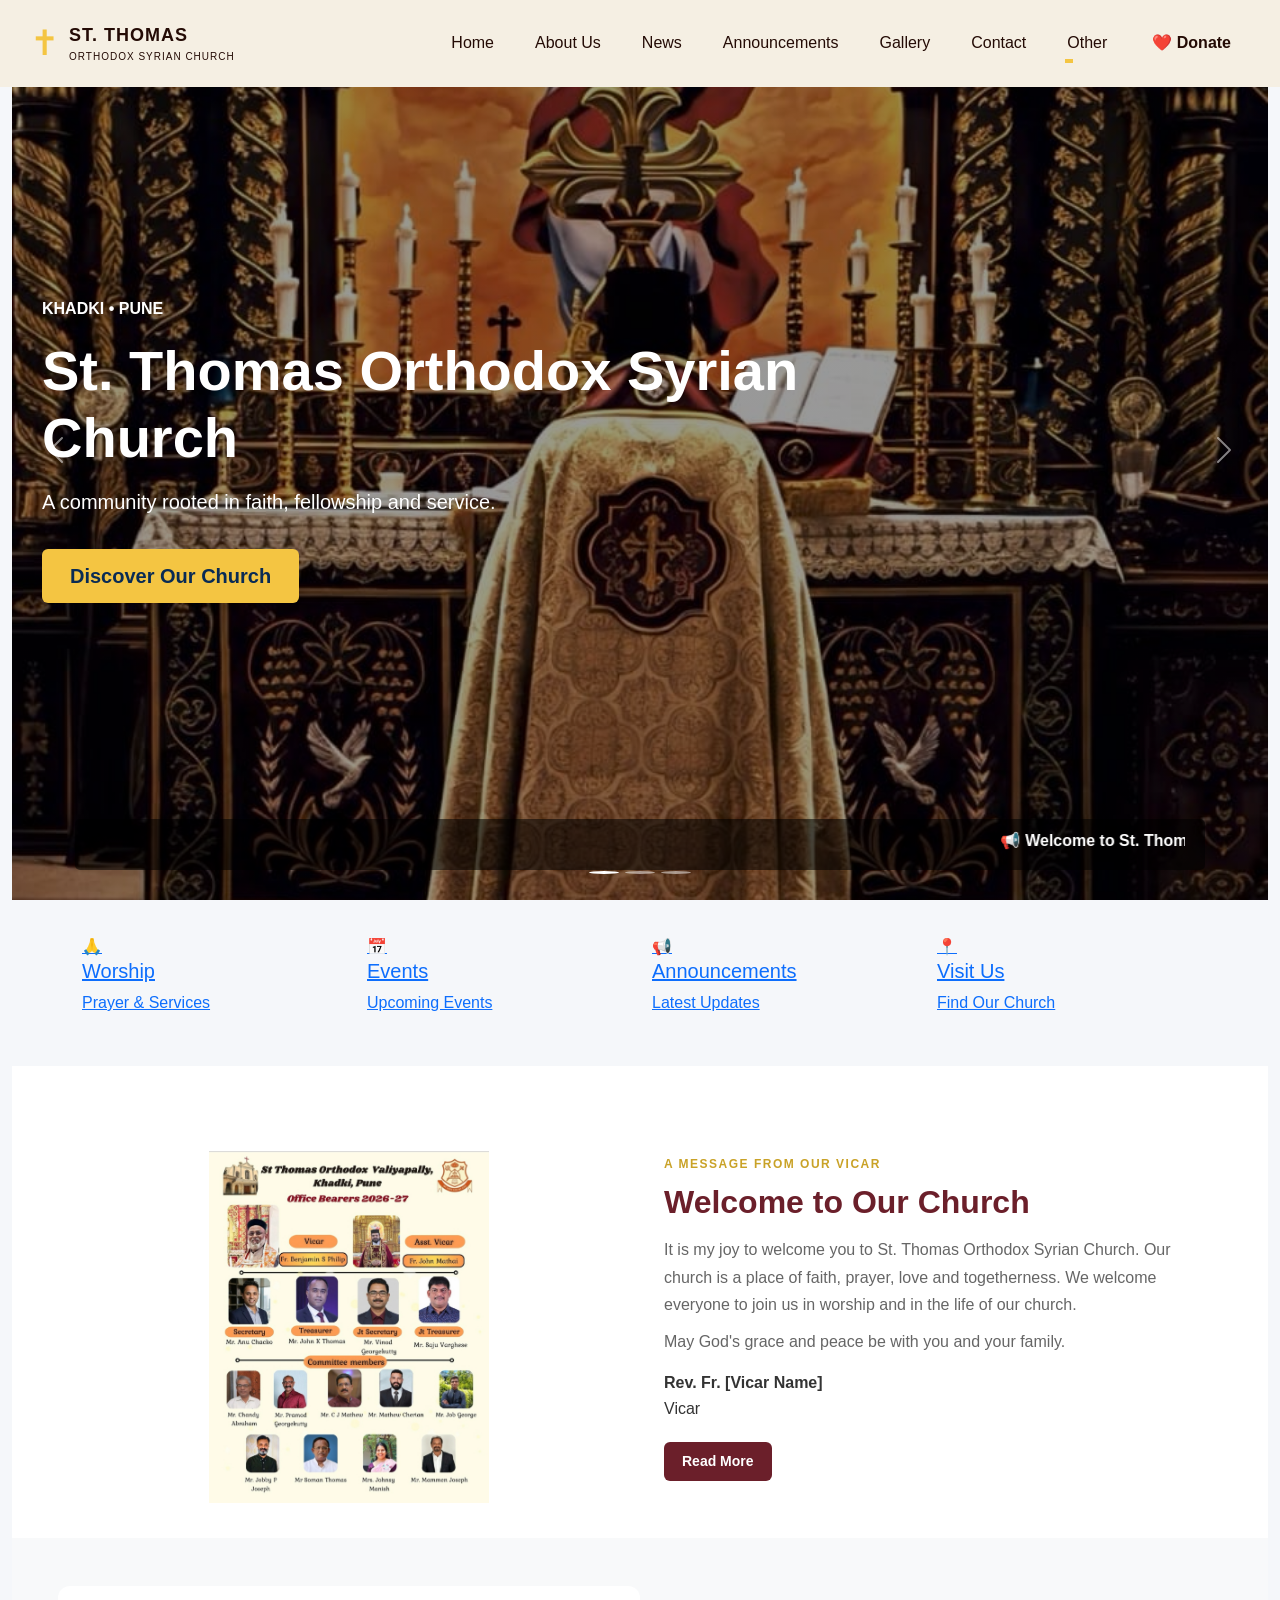
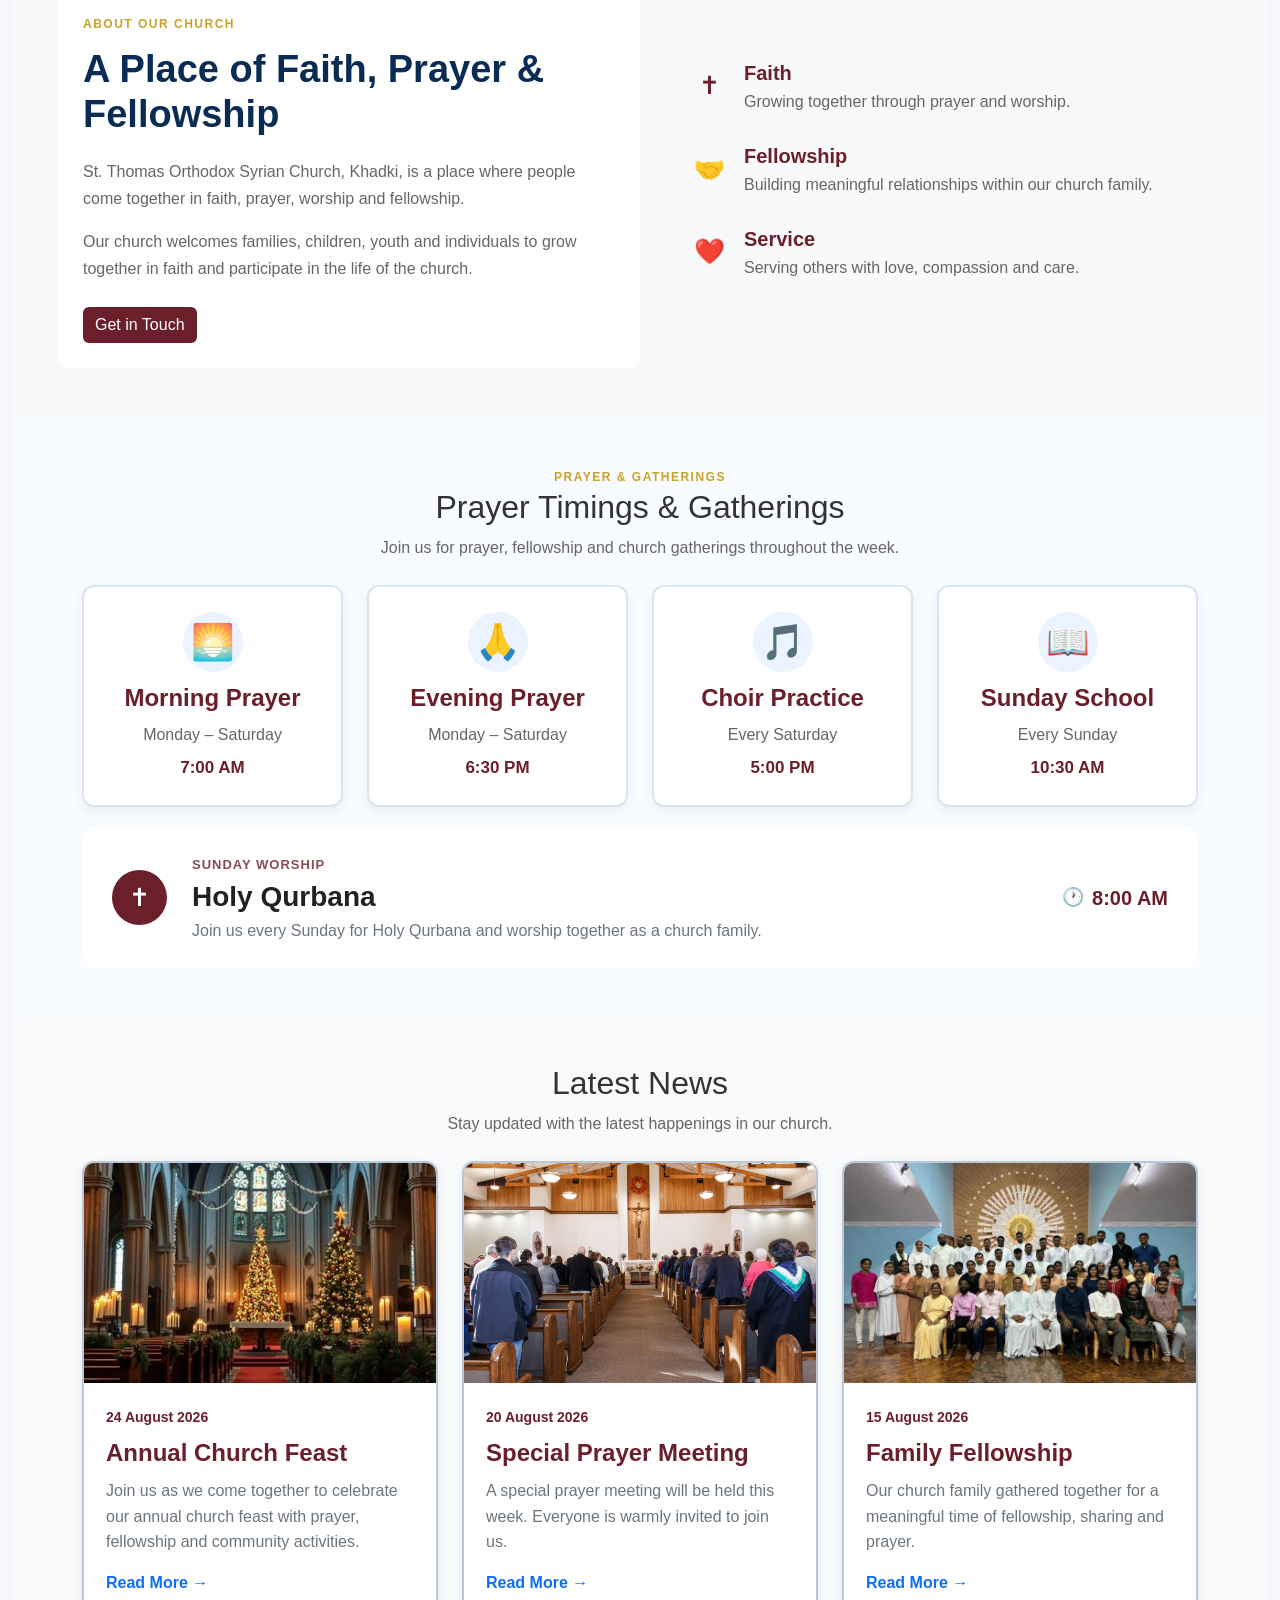
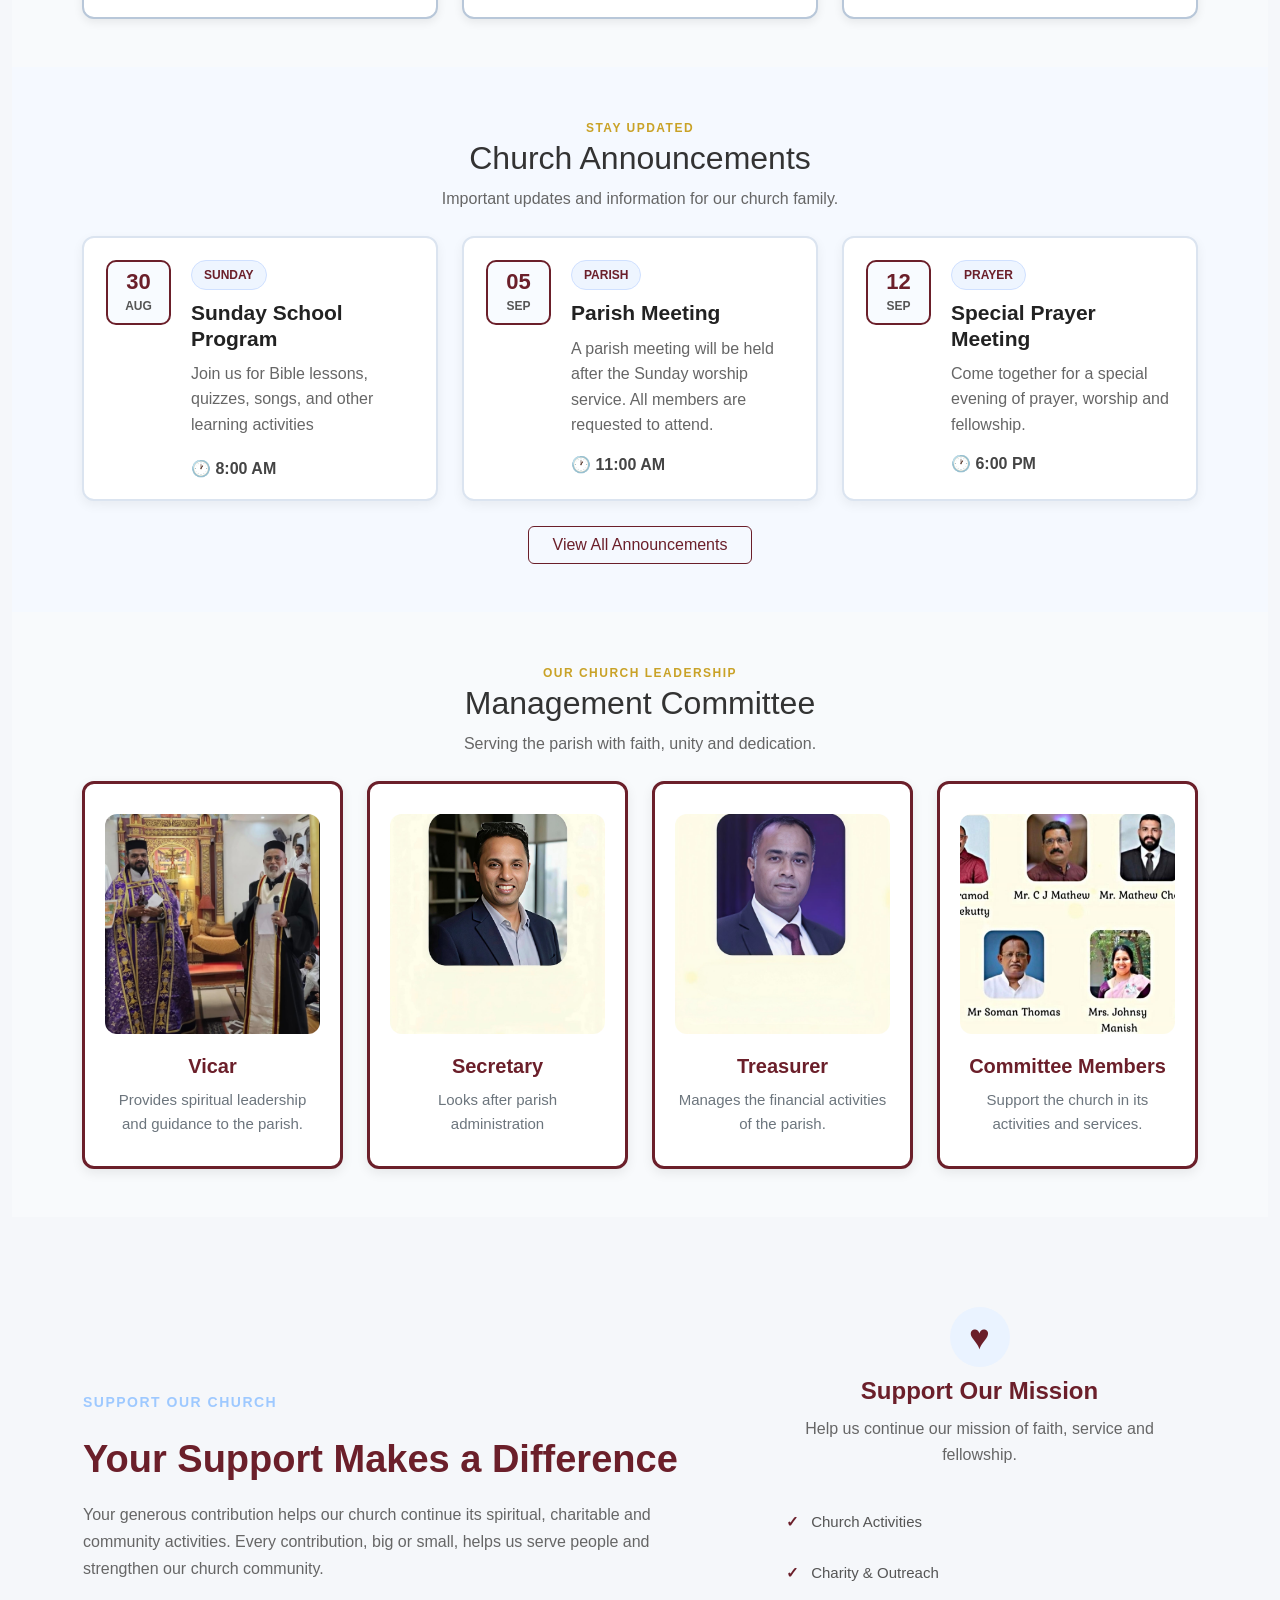
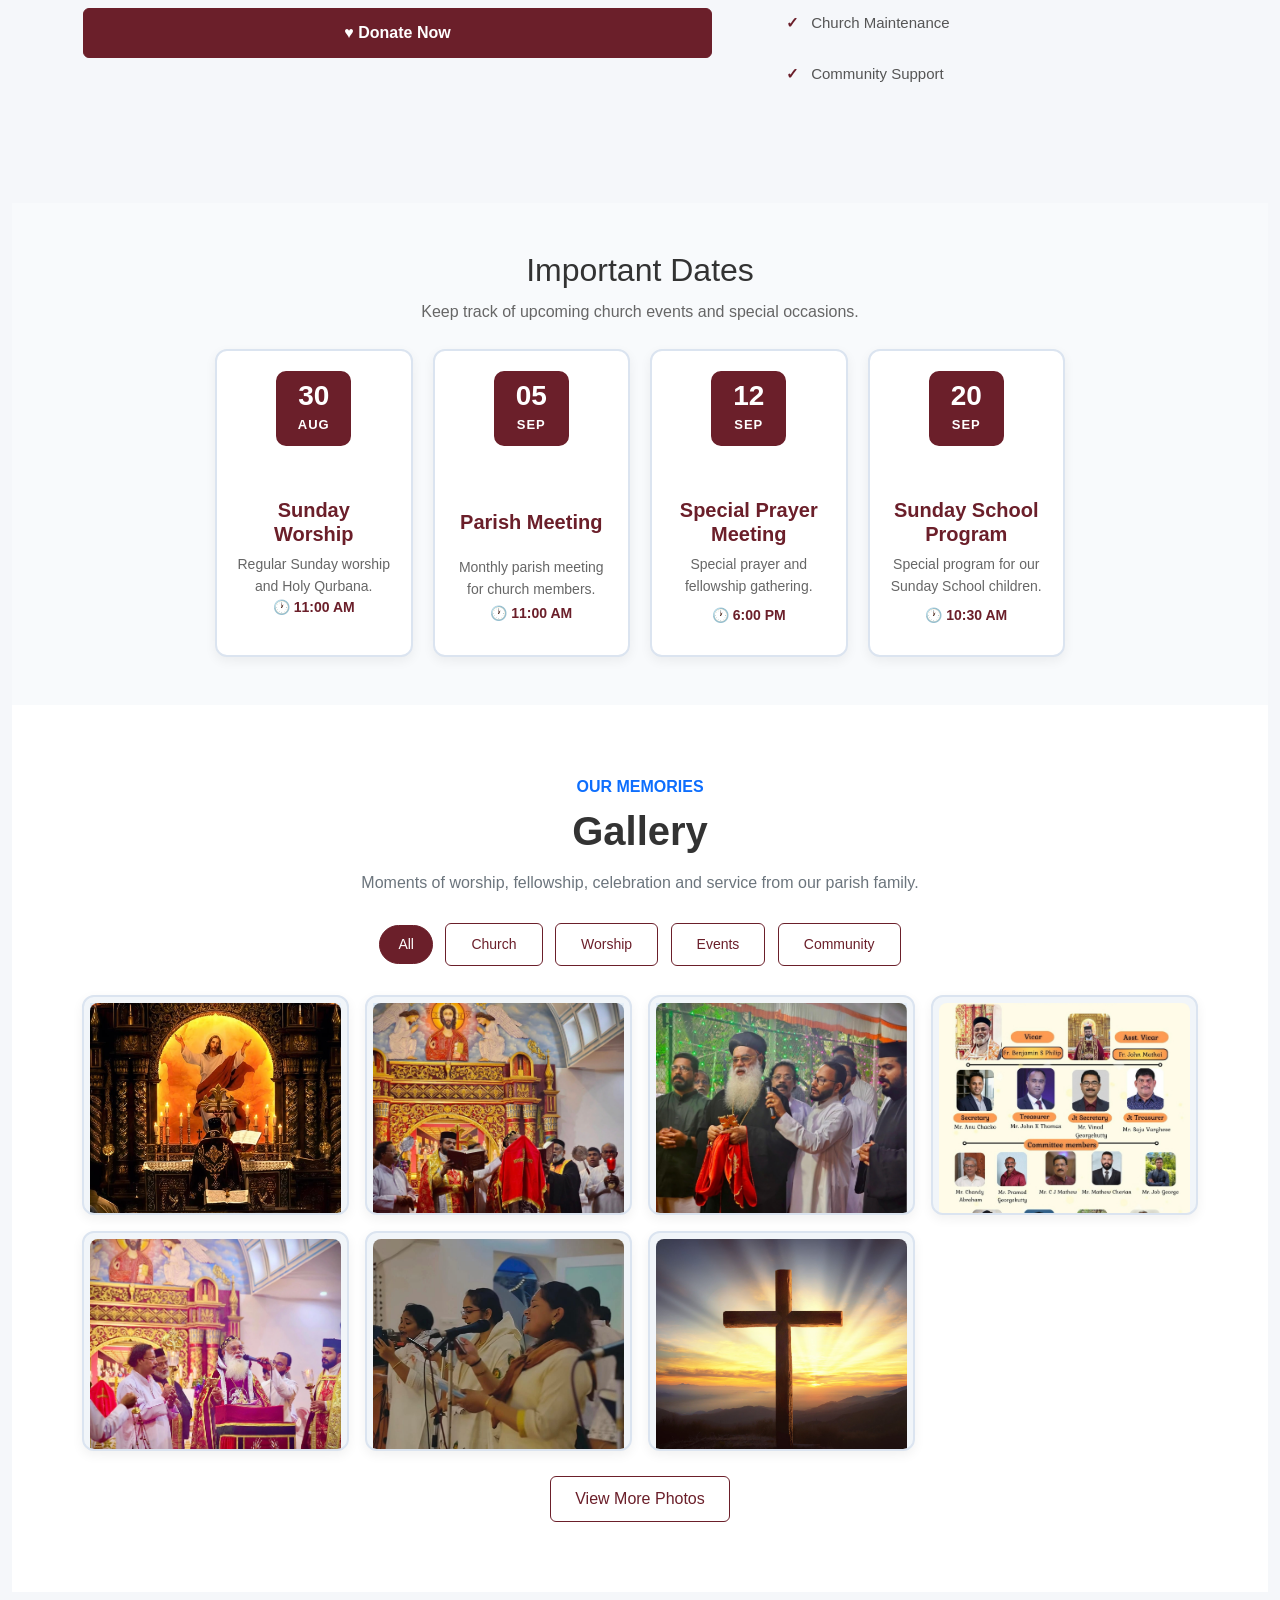
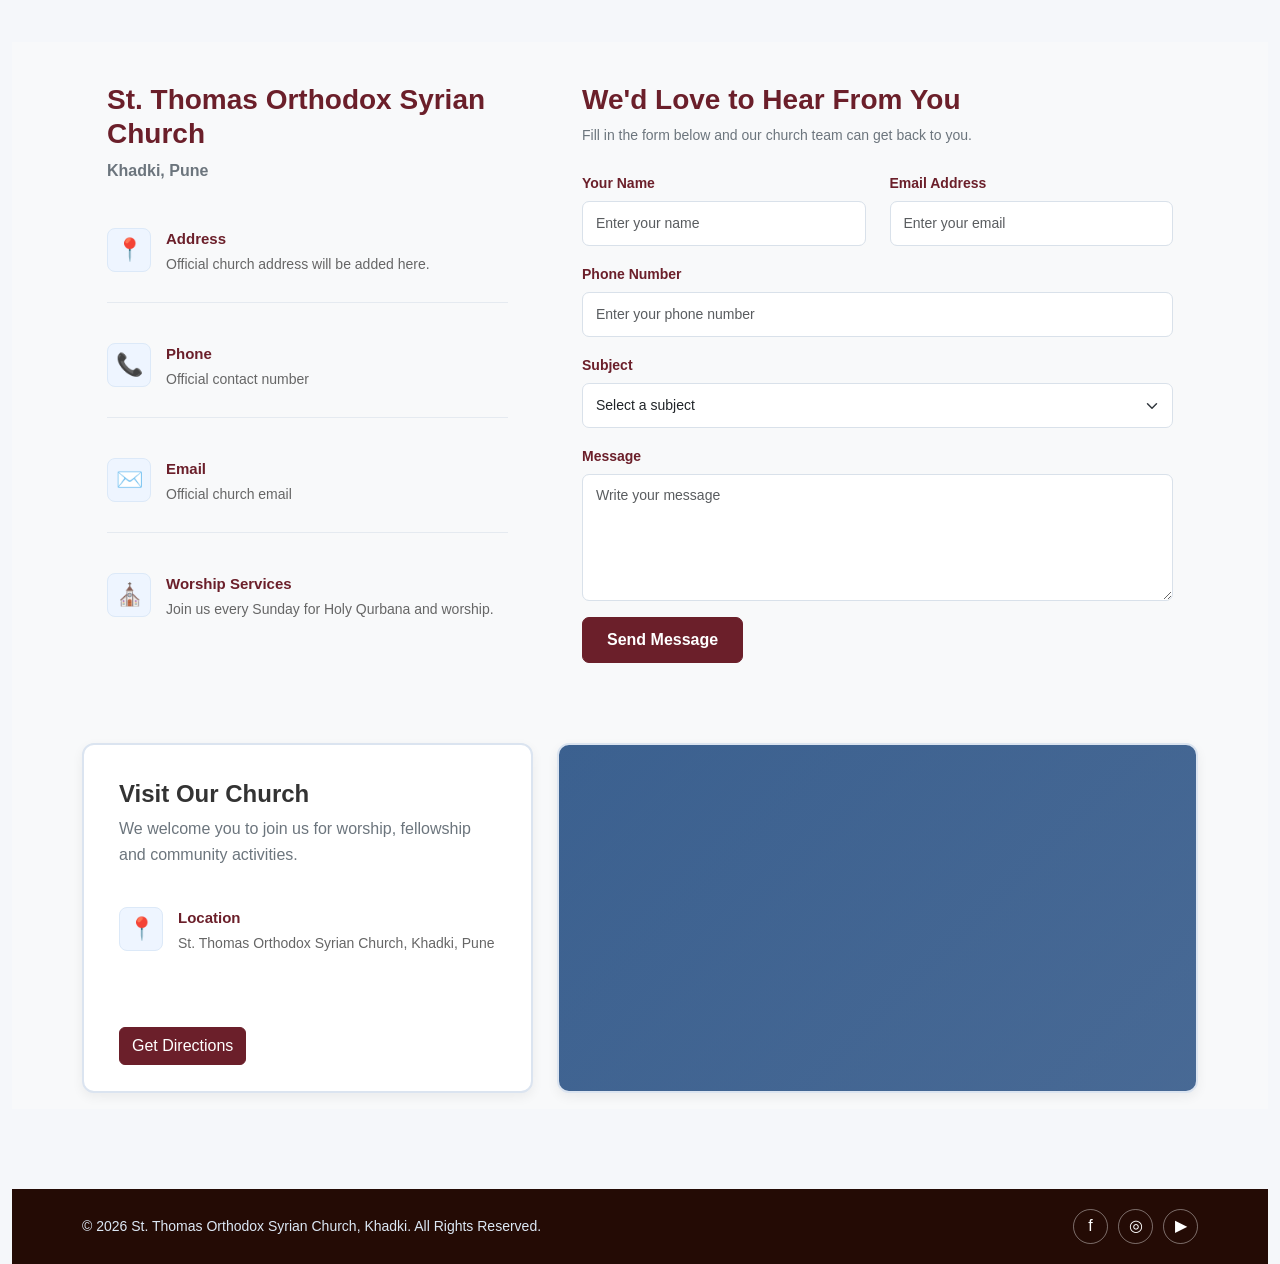
==== commit de9c5bd8: "added html page for underconstruction" ====
--- a/index.html
+++ b/index.html
@@ -48,7 +48,7 @@
 
 
                         <li class="nav-item">
-                            <a class="nav-link active" href="#home">
+                            <a class="nav-link" href="#home">
                                 Home
                             </a>
                         </li>
@@ -80,14 +80,6 @@
 
 
                         <li class="nav-item">
-                            <a class="nav-link" href="#management">
-                                Management
-                            </a>
-                        </li>
-
-
-
-                        <li class="nav-item">
                             <a class="nav-link" href="#gallery">
                                 Gallery
                             </a>
@@ -100,6 +92,24 @@
                                 Contact
                             </a>
                         </li>
+
+
+
+                        <li class="nav-item dropdown">
+    <a class="nav-link dropdown-toggle" href="#" id="otherDropdown"
+       role="button" data-bs-toggle="dropdown" aria-expanded="false">
+        Other
+    </a>
+
+    <ul class="dropdown-menu" aria-labelledby="otherDropdown">
+        <li><a class="dropdown-item" href="underconstruction.html">Youth</a></li>
+        <li><a class="dropdown-item" href="underconstruction.html">Choir</a></li>
+        <li><a class="dropdown-item" href="underconstruction.html">Sunday School</a></li>
+        <li><a class="dropdown-item" href="underconstruction.html">Prayer Group</a></li>
+        <li><a class="dropdown-item" href="underconstruction.html">MGOCSM</a></li>
+    </ul>
+</li>
+
 
 
 
@@ -298,6 +308,95 @@
 
 
 
+        <section class="quick-access-section">
+
+    <div class="container">
+
+        <div class="row g-4 justify-content-center">
+
+            <div class="col-6 col-md-3">
+
+                <a href="#worship" class="quick-access-card">
+
+                    <div class="quick-access-icon">
+                        🙏
+                    </div>
+
+                    <h5>Worship</h5>
+
+                    <p>
+                        Prayer & Services
+                    </p>
+
+                </a>
+
+            </div>
+
+
+            <div class="col-6 col-md-3">
+
+                <a href="#important-dates" class="quick-access-card">
+
+                    <div class="quick-access-icon">
+                        📅
+                    </div>
+
+                    <h5>Events</h5>
+
+                    <p>
+                        Upcoming Events
+                    </p>
+
+                </a>
+
+            </div>
+
+
+            <div class="col-6 col-md-3">
+
+                <a href="#announcements" class="quick-access-card">
+
+                    <div class="quick-access-icon">
+                        📢
+                    </div>
+
+                    <h5>Announcements</h5>
+
+                    <p>
+                        Latest Updates
+                    </p>
+
+                </a>
+
+            </div>
+
+
+            <div class="col-6 col-md-3">
+
+                <a href="#contact" class="quick-access-card">
+
+                    <div class="quick-access-icon">
+                        📍
+                    </div>
+
+                    <h5>Visit Us</h5>
+
+                    <p>
+                        Find Our Church
+                    </p>
+
+                </a>
+
+            </div>
+
+        </div>
+
+    </div>
+
+</section>
+
+
+
         <section id="vicar-message" class="vicar-section">
 
             <div class="container">
@@ -984,7 +1083,7 @@
             <!-- Vicar -->
             <div class="col-md-6 col-lg-3">
 
-                <div class="committee-card">
+                <div class="committee-card" id="vicar">
 
                     <div class="committee-image"
                         data-bs-toggle="modal"
@@ -1010,7 +1109,7 @@
             <!-- Secretary -->
             <div class="col-md-6 col-lg-3">
 
-                <div class="committee-card">
+                <div class="committee-card" id="secretary">
 
                     <div class="committee-image"
                         data-bs-toggle="modal"
@@ -1036,7 +1135,7 @@
             <!-- Treasurer -->
             <div class="col-md-6 col-lg-3">
 
-                <div class="committee-card">
+                <div class="committee-card" id="treasurer">
 
                     <div class="committee-image"
                         data-bs-toggle="modal"
@@ -1062,7 +1161,7 @@
             <!-- Committee Members -->
             <div class="col-md-6 col-lg-3">
 
-                <div class="committee-card">
+                <div class="committee-card" id="committee-members">
 
                     <div class="committee-image"
                         data-bs-toggle="modal"
@@ -1829,7 +1928,8 @@
 
 });
 
-    </script>
+
+</script>
 
     
 <!-- Vicar Modal -->
--- a/style.css
+++ b/style.css
@@ -134,13 +134,24 @@
     transition: 0.3s;
 }
 
+.church-navbar .nav-link.active::after,
+.church-navbar .dropdown-toggle.active::after {
+    content: "";
+    position: absolute;
+    bottom: -5px;
+    left: 0;
+    width: 100%;
+    height: 3px;
+    background: #f4c542;
+}
+
 .church-navbar .nav-link:hover::after,
 .church-navbar .nav-link.active::after {
     width: 100%;
 }
 
 .church-donate-btn {
-    background-color: #F4C542;
+
     color: #092B54;
     font-weight: 600;
     padding: 9px 18px;
@@ -3765,45 +3776,19 @@
 }
 
 .transparent-navbar {
-    position: absolute;
+    position: fixed;
     top: 0;
     left: 0;
     right: 0;
     width: auto;
     z-index: 1000;
 
-    background: transparent !important;
+    background-color: #F5EFE3 !important;
+    background-image: none !important;
     box-shadow: none !important;
 
-    transition: all 0.4s ease;
-}
-
-
-.transparent-navbar.scrolled {
-    position: fixed;
-
-    background: #6b1f2a !important;
-
-    box-shadow: 0 4px 15px rgba(0, 0, 0, 0.15);
-
-    transition: all 0.4s ease;
-}
-
-.transparent-navbar {
-    background-color: transparent !important;
     transition: background-color 0.4s ease,
                 box-shadow 0.4s ease;
-    position: fixed;
-    top: 0;
-    left: 0;
-    right: 0;
-    width: auto; 
-    z-index: 1000;
-}
-
-.transparent-navbar.scrolled {
-    background-color: #6b1f2a !important;
-    box-shadow: 0 2px 10px rgba(0, 0, 0, 0.15);
 }
 
 
@@ -3987,36 +3972,30 @@
 }
 
 
-/* Remove border from Vicar Message section */
 .vicar-section {
     border: none !important;
 }
 
-/* Remove border from Vicar image */
 .vicar-image {
     border: none !important;
     box-shadow: none !important;
 }
 
-/* Remove border from Vicar image itself */
 .vicar-image img {
     border: none !important;
     box-shadow: none !important;
 }
 
-/* Remove border from Vicar content */
 .vicar-section .col-lg-7 {
     border: none !important;
     box-shadow: none !important;
 }
-
 
 .vicar-image {
     border: none;
     box-shadow: none;
     background: transparent;
 }
-
 
 .vicar-image img {
     border: none !important;
@@ -4025,7 +4004,6 @@
     border-radius: 0 !important;
 }
 
-
 .vicar-image {
     border: none !important;
     box-shadow: none !important;
@@ -4037,7 +4015,6 @@
     box-shadow: none !important;
     outline: none !important;
 }
-
 
 .vicar-image {
     border: 0 !important;
@@ -4056,13 +4033,11 @@
     padding: 0 !important;
 }
 
-
 .vicar-image img.img-fluid {
     border: none !important;
     box-shadow: none !important;
     outline: none !important;
 }
-
 
 .vicar-section,
 .vicar-section .container,
@@ -4075,7 +4050,6 @@
     outline: none !important;
     box-shadow: none !important;
 }
-
 
 .vicar-section,
 .vicar-section .container,
@@ -4426,8 +4400,6 @@
     transform: none !important;
 }
 
-
-
 .committee-card {
     text-align: center;
 }
@@ -4690,30 +4662,24 @@
     transition: background-color 0.4s ease;
 }
 
-/* Slide 1 navbar text */
 .transparent-navbar .navbar-brand,
 .transparent-navbar .nav-link {
     color: #800020 !important;
 }
 
-/* Slide 1 Donate button */
 .transparent-navbar .church-donate-btn {
     color: #800020 !important;
 }
 
-
-/* Slide 2 & Slide 3 - Maroon */
 .transparent-navbar.maroon-navbar {
     background-color: #800020 !important;
 }
 
-/* White text on maroon */
 .transparent-navbar.maroon-navbar .navbar-brand,
 .transparent-navbar.maroon-navbar .nav-link {
     color: #ffffff !important;
 }
 
-/* Donate button on maroon */
 .transparent-navbar.maroon-navbar .church-donate-btn {
     color: #ffffff !important;
 }
@@ -4906,3 +4872,276 @@
     background-color: #240B05 !important;
 }
 
+.church-navbar .dropdown-menu {
+    border: none;
+    border-radius: 10px;
+    padding: 8px 0;
+    min-width: 190px;
+    box-shadow: 0 8px 25px rgba(0, 0, 0, 0.15);
+}
+
+.church-navbar .dropdown-item {
+    padding: 10px 18px;
+    font-size: 15px;
+    color: #240B05;
+    transition: all 0.3s ease;
+}
+
+.church-navbar .dropdown-item:hover {
+    background-color: #240B05;
+    color: white;
+}
+
+.church-navbar .dropdown-toggle::after {
+    margin-left: 6px;
+}
+
+#vicar,
+#secretary,
+#treasurer,
+#committee-members {
+    scroll-margin-top: 100px;
+}
+
+.church-navbar.scrolled {
+    background-color: #240B05 !important;
+}
+
+.transparent-navbar.scrolled {
+    background-color: #240B05 !important;
+}
+
+.church-navbar.transparent-navbar {
+    background-color: transparent !important;
+    transition: background-color 0.3s ease;
+}
+
+.church-navbar.transparent-navbar.scrolled {
+    background-color: #240B05 !important;
+    box-shadow: 0 2px 10px rgba(0, 0, 0, 0.15) !important;
+}
+
+.church-navbar.transparent-navbar.scrolled .navbar-brand,
+.church-navbar.transparent-navbar.scrolled .navbar-brand *,
+.church-navbar.transparent-navbar.scrolled .nav-link,
+.church-navbar.transparent-navbar.scrolled .church-donate-btn {
+    color: #FFFFFF !important;
+}
+
+.transparent-navbar {
+    position: fixed;
+    top: 0;
+    left: 0;
+    right: 0;
+    width: auto;
+    z-index: 1000;
+
+    background: transparent !important;
+    box-shadow: none !important;
+
+    transition: background-color 0.4s ease,
+                box-shadow 0.4s ease;
+}
+
+
+.transparent-navbar.scrolled {
+    background: #6b1f2a !important;
+    box-shadow: 0 2px 10px rgba(0, 0, 0, 0.15);
+
+    transition: background-color 0.4s ease,
+                box-shadow 0.4s ease;
+}
+
+
+.church-navbar.transparent-navbar.scrolled {
+    background-color: #240B05 !important;
+}
+
+.church-navbar.transparent-navbar.scrolled .navbar-brand,
+.church-navbar.transparent-navbar.scrolled .navbar-brand *,
+.church-navbar.transparent-navbar.scrolled .nav-link,
+.church-navbar.transparent-navbar.scrolled .church-donate-btn {
+    color: #FFFFFF !important;
+}
+
+.church-navbar.transparent-navbar {
+    background-color: #F5EFE3 !important;
+    box-shadow: none !important;
+}
+
+.church-navbar.transparent-navbar .navbar-brand,
+.church-navbar.transparent-navbar .navbar-brand strong,
+.church-navbar.transparent-navbar .navbar-brand small,
+.church-navbar.transparent-navbar .nav-link,
+.church-navbar.transparent-navbar .church-donate-btn {
+    color: #240B05 !important;
+}
+
+.church-navbar.transparent-navbar.scrolled {
+    background-color: #240B05 !important;
+    box-shadow: 0 2px 10px rgba(0, 0, 0, 0.15) !important;
+}
+
+.church-navbar.transparent-navbar.scrolled .navbar-brand,
+.church-navbar.transparent-navbar.scrolled .navbar-brand strong,
+.church-navbar.transparent-navbar.scrolled .navbar-brand small,
+.church-navbar.transparent-navbar.scrolled .nav-link,
+.church-navbar.transparent-navbar.scrolled .church-donate-btn {
+    color: #FFFFFF !important;
+}
+
+.church-navbar .nav-item.dropdown > .nav-link::after {
+    border-top-color: transparent !important;
+}
+
+.church-navbar .nav-item.dropdown > .nav-link::before {
+    display: none !important;
+}
+
+.church-navbar.transparent-navbar {
+    background-color: #F5EFE3 !important;
+    background-image: none !important;
+    box-shadow: none !important;
+    z-index: 1000;
+}
+
+.church-navbar.transparent-navbar .navbar-brand,
+.church-navbar.transparent-navbar .navbar-brand strong,
+.church-navbar.transparent-navbar .navbar-brand small,
+.church-navbar.transparent-navbar .nav-link,
+.church-navbar.transparent-navbar .church-donate-btn {
+    color: #240B05 !important;
+}
+
+.church-navbar.transparent-navbar.scrolled {
+    background-color: #240B05 !important;
+    background-image: none !important;
+    box-shadow: 0 2px 10px rgba(0, 0, 0, 0.15) !important;
+}
+
+.church-navbar.transparent-navbar.scrolled .navbar-brand,
+.church-navbar.transparent-navbar.scrolled .navbar-brand strong,
+.church-navbar.transparent-navbar.scrolled .navbar-brand small,
+.church-navbar.transparent-navbar.scrolled .nav-link,
+.church-navbar.transparent-navbar.scrolled .church-donate-btn {
+    color: #FFFFFF !important;
+}
+
+.under-construction {
+    min-height: 70vh;
+    display: flex;
+    flex-direction: column;
+    align-items: center;
+    justify-content: center;
+    text-align: center;
+    padding: 50px 20px;
+    background: transparent;
+}
+
+.under-construction img {
+    width: 100%;
+    max-width: 900px;
+    height: auto;
+    display: block;
+    margin: 0 auto 25px;
+    border-radius: 12px;
+}
+
+.under-construction h1 {
+    color: #240B05;
+    font-size: 36px;
+    margin: 0 0 12px;
+}
+
+.under-construction p {
+    color: #555;
+    font-size: 18px;
+    margin: 0 0 25px;
+}
+
+.back-home {
+    display: inline-block;
+    margin-top: 10px;
+    padding: 12px 28px;
+    background: #240B05;
+    color: #ffffff;
+    text-decoration: none;
+    font-size: 16px;
+    font-weight: 500;
+    border-radius: 5px;
+    transition: all 0.3s ease;
+}
+
+.back-home:hover {
+    background: #3a120a;
+    transform: translateY(-2px);
+}
+
+@media (max-width: 768px) {
+    .under-construction {
+        padding: 30px 15px;
+        min-height: 70vh;
+    }
+
+    .under-construction img {
+        width: 100%;
+        max-width: 100%;
+        margin-bottom: 20px;
+        border-radius: 8px;
+    }
+
+    .under-construction h1 {
+        font-size: 28px;
+    }
+
+    .under-construction p {
+        font-size: 16px;
+        line-height: 1.6;
+    }
+
+    .back-home {
+        padding: 10px 20px;
+        font-size: 15px;
+    }
+}
+
+```css
+/* Under Construction Page - Fit Everything in One Screen */
+
+html,
+body {
+    height: 100%;
+    margin: 0;
+}
+
+body {
+    display: flex;
+    flex-direction: column;
+    min-height: 100vh;
+}
+
+.under-construction {
+    flex: 1;
+    display: flex;
+    flex-direction: column;
+    align-items: center;
+    justify-content: center;
+    padding: 20px;
+    box-sizing: border-box;
+}
+
+.under-construction img {
+    max-width: 80%;
+    max-height: 65vh;
+    object-fit: contain;
+}
+
+.back-home {
+    margin-top: 15px;
+    text-decoration: none;
+}
+
+.simple-footer {
+    flex-shrink: 0;
+}
+```
